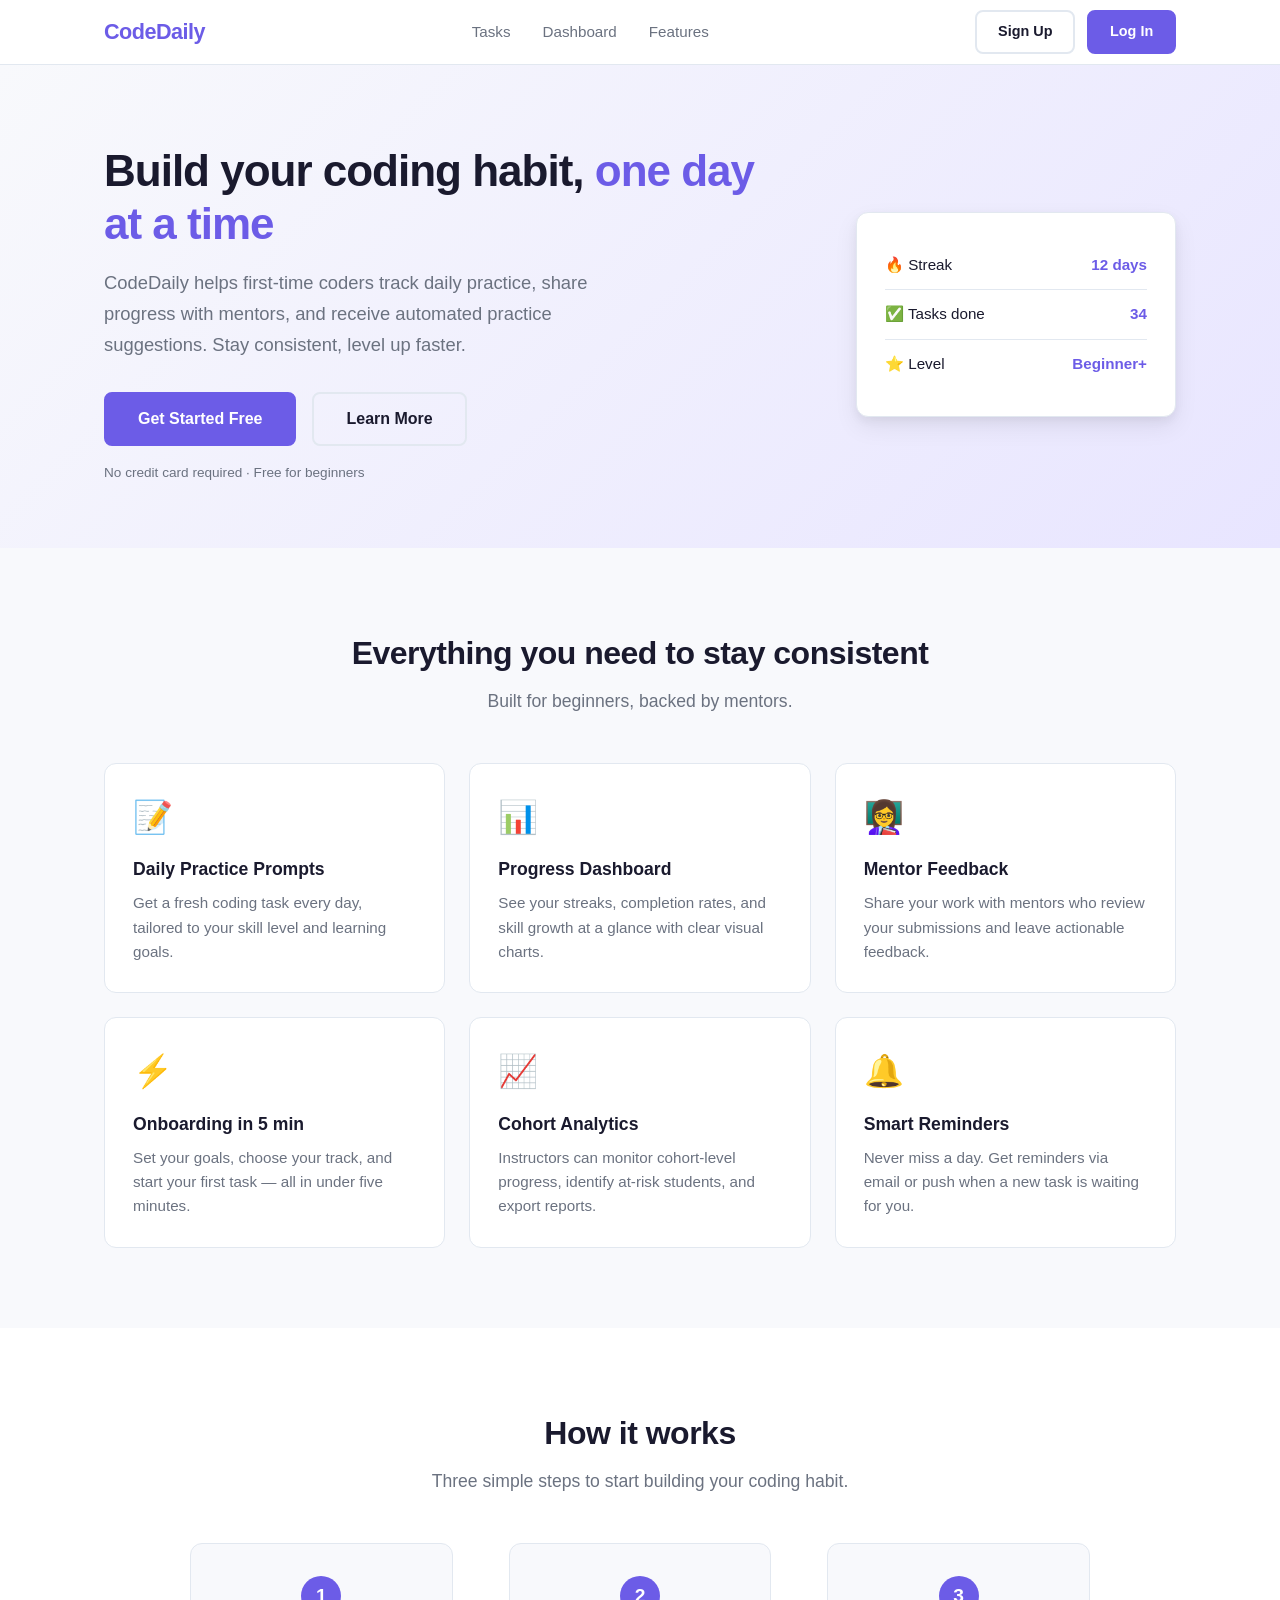
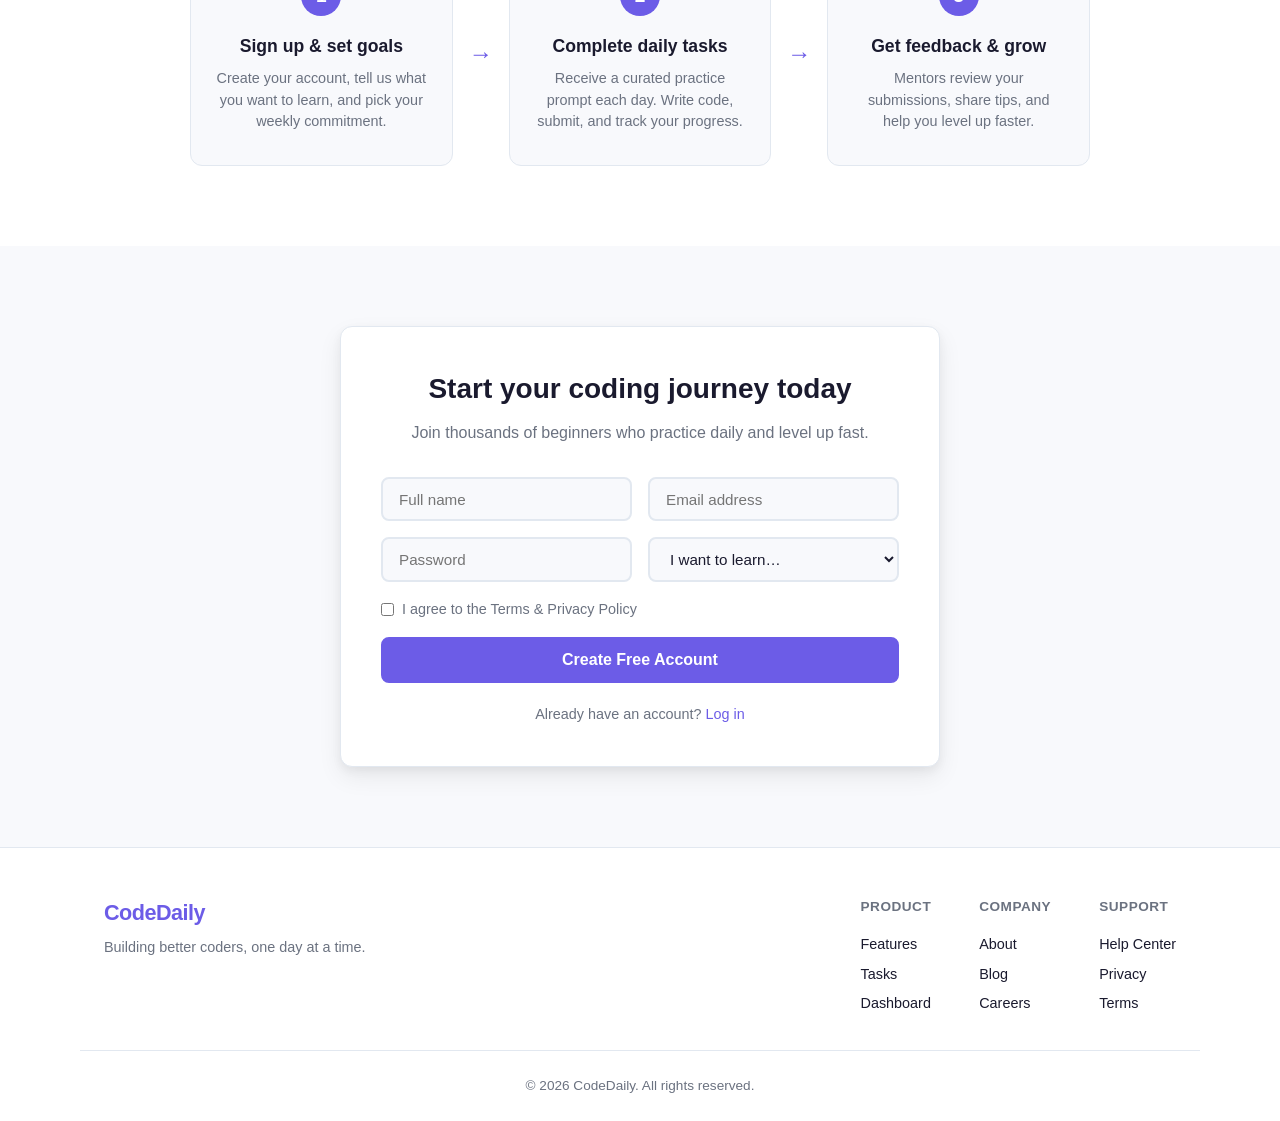
==== index.html @ 4395ae77 "first commit" ====
<!DOCTYPE html>
<html lang="en">
<head>
  <meta charset="UTF-8" />
  <meta name="viewport" content="width=device-width, initial-scale=1.0" />
  <title>CodeDaily — Practice Coding Every Day</title>
  <link rel="stylesheet" href="css/style.css" />
</head>
<body>
  <nav class="navbar">
    <div class="container nav-inner">
      <a href="/" class="logo">CodeDaily</a>
      <div class="nav-links">
        <a href="tasks.html">Tasks</a>
        <a href="dashboard.html">Dashboard</a>
        <a href="#features">Features</a>
      </div>
      <div class="nav-actions">
        <a href="#signup" class="btn btn-outline">Sign Up</a>
        <a href="#login" class="btn btn-primary">Log In</a>
      </div>
    </div>
  </nav>

  <header class="hero">
    <div class="container hero-inner">
      <div class="hero-text">
        <h1>Build your coding habit, <span class="highlight">one day at a time</span></h1>
        <p class="hero-subtitle">
          CodeDaily helps first-time coders track daily practice, share progress with mentors,
          and receive automated practice suggestions. Stay consistent, level up faster.
        </p>
        <div class="hero-actions">
          <a href="#signup" class="btn btn-primary btn-lg">Get Started Free</a>
          <a href="#features" class="btn btn-outline btn-lg">Learn More</a>
        </div>
        <p class="hero-meta">No credit card required &middot; Free for beginners</p>
      </div>
      <div class="hero-visual">
        <div class="illust-card">
          <div class="stat-row"><span>🔥 Streak</span><span class="stat-value">12 days</span></div>
          <div class="stat-row"><span>✅ Tasks done</span><span class="stat-value">34</span></div>
          <div class="stat-row"><span>⭐ Level</span><span class="stat-value">Beginner+</span></div>
        </div>
      </div>
    </div>
  </header>

  <section id="features" class="section">
    <div class="container">
      <h2 class="section-title">Everything you need to stay consistent</h2>
      <p class="section-subtitle">Built for beginners, backed by mentors.</p>
      <div class="features-grid">
        <div class="feature-card">
          <div class="feature-icon">📝</div>
          <h3>Daily Practice Prompts</h3>
          <p>Get a fresh coding task every day, tailored to your skill level and learning goals.</p>
        </div>
        <div class="feature-card">
          <div class="feature-icon">📊</div>
          <h3>Progress Dashboard</h3>
          <p>See your streaks, completion rates, and skill growth at a glance with clear visual charts.</p>
        </div>
        <div class="feature-card">
          <div class="feature-icon">👩‍🏫</div>
          <h3>Mentor Feedback</h3>
          <p>Share your work with mentors who review your submissions and leave actionable feedback.</p>
        </div>
        <div class="feature-card">
          <div class="feature-icon">⚡</div>
          <h3>Onboarding in 5 min</h3>
          <p>Set your goals, choose your track, and start your first task — all in under five minutes.</p>
        </div>
        <div class="feature-card">
          <div class="feature-icon">📈</div>
          <h3>Cohort Analytics</h3>
          <p>Instructors can monitor cohort-level progress, identify at-risk students, and export reports.</p>
        </div>
        <div class="feature-card">
          <div class="feature-icon">🔔</div>
          <h3>Smart Reminders</h3>
          <p>Never miss a day. Get reminders via email or push when a new task is waiting for you.</p>
        </div>
      </div>
    </div>
  </section>

  <section id="how-it-works" class="section section-alt">
    <div class="container">
      <h2 class="section-title">How it works</h2>
      <p class="section-subtitle">Three simple steps to start building your coding habit.</p>
      <div class="steps">
        <div class="step">
          <div class="step-num">1</div>
          <h3>Sign up & set goals</h3>
          <p>Create your account, tell us what you want to learn, and pick your weekly commitment.</p>
        </div>
        <div class="step-arrow">→</div>
        <div class="step">
          <div class="step-num">2</div>
          <h3>Complete daily tasks</h3>
          <p>Receive a curated practice prompt each day. Write code, submit, and track your progress.</p>
        </div>
        <div class="step-arrow">→</div>
        <div class="step">
          <div class="step-num">3</div>
          <h3>Get feedback & grow</h3>
          <p>Mentors review your submissions, share tips, and help you level up faster.</p>
        </div>
      </div>
    </div>
  </section>

  <section id="signup" class="section">
    <div class="container">
      <div class="signup-card">
        <h2>Start your coding journey today</h2>
        <p>Join thousands of beginners who practice daily and level up fast.</p>
        <form id="signupForm" class="signup-form">
          <div class="form-row">
            <input type="text" placeholder="Full name" required aria-label="Full name" />
            <input type="email" placeholder="Email address" required aria-label="Email address" />
          </div>
          <div class="form-row">
            <input type="password" placeholder="Password" required aria-label="Password" minlength="6" />
            <select aria-label="I want to learn">
              <option value="">I want to learn…</option>
              <option>HTML & CSS</option>
              <option>JavaScript</option>
              <option>Python</option>
              <option>React</option>
              <option>Node.js</option>
            </select>
          </div>
          <div class="form-row">
            <label class="checkbox-label">
              <input type="checkbox" required /> I agree to the Terms & Privacy Policy
            </label>
          </div>
          <button type="submit" class="btn btn-primary btn-lg btn-block">Create Free Account</button>
          <p class="form-footer">Already have an account? <a href="#login">Log in</a></p>
        </form>
      </div>
    </div>
  </section>

  <footer class="footer">
    <div class="container footer-inner">
      <div class="footer-brand">
        <span class="logo">CodeDaily</span>
        <p>Building better coders, one day at a time.</p>
      </div>
      <div class="footer-links">
        <div class="footer-col">
          <h4>Product</h4>
          <a href="#features">Features</a>
          <a href="tasks.html">Tasks</a>
          <a href="dashboard.html">Dashboard</a>
        </div>
        <div class="footer-col">
          <h4>Company</h4>
          <a href="#">About</a>
          <a href="#">Blog</a>
          <a href="#">Careers</a>
        </div>
        <div class="footer-col">
          <h4>Support</h4>
          <a href="#">Help Center</a>
          <a href="#">Privacy</a>
          <a href="#">Terms</a>
        </div>
      </div>
    </div>
    <div class="container footer-bottom">
      <p>&copy; 2026 CodeDaily. All rights reserved.</p>
    </div>
  </footer>

  <script src="js/app.js"></script>
</body>
</html>
---- css/style.css ----
/* ============================================
   CodeDaily — Main Stylesheet
   ============================================ */

/* --- Reset & Base --- */
*,
*::before,
*::after {
  margin: 0;
  padding: 0;
  box-sizing: border-box;
}

:root {
  --clr-primary: #6c5ce7;
  --clr-primary-hover: #5a4bd1;
  --clr-primary-light: #e8e5ff;
  --clr-bg: #f8f9fc;
  --clr-surface: #ffffff;
  --clr-text: #1a1a2e;
  --clr-text-muted: #6b7280;
  --clr-border: #e2e8f0;
  --clr-success: #10b981;
  --clr-success-bg: #d1fae5;
  --clr-pending: #f59e0b;
  --clr-pending-bg: #fef3c7;
  --clr-up: #10b981;
  --radius: 12px;
  --radius-sm: 8px;
  --shadow: 0 1px 3px rgba(0, 0, 0, 0.08), 0 1px 2px rgba(0, 0, 0, 0.06);
  --shadow-lg: 0 10px 25px rgba(0, 0, 0, 0.07), 0 4px 10px rgba(0, 0, 0, 0.05);
  --font-sans: -apple-system, BlinkMacSystemFont, "Segoe UI", Roboto, "Helvetica Neue", Arial, sans-serif;
}

html {
  scroll-behavior: smooth;
  font-size: 16px;
}

body {
  font-family: var(--font-sans);
  background: var(--clr-bg);
  color: var(--clr-text);
  line-height: 1.6;
  -webkit-font-smoothing: antialiased;
}

a {
  color: var(--clr-primary);
  text-decoration: none;
}

a:hover {
  text-decoration: underline;
}

img {
  max-width: 100%;
  display: block;
}

code {
  background: var(--clr-primary-light);
  padding: 0.1em 0.3em;
  border-radius: 4px;
  font-size: 0.9em;
}

/* --- Container --- */
.container {
  max-width: 1120px;
  margin: 0 auto;
  padding: 0 1.5rem;
}

/* --- Navbar --- */
.navbar {
  background: var(--clr-surface);
  border-bottom: 1px solid var(--clr-border);
  position: sticky;
  top: 0;
  z-index: 100;
}

.nav-inner {
  display: flex;
  align-items: center;
  justify-content: space-between;
  height: 64px;
}

.logo {
  font-size: 1.35rem;
  font-weight: 800;
  color: var(--clr-primary);
  letter-spacing: -0.5px;
}

.logo:hover {
  text-decoration: none;
}

.nav-links {
  display: flex;
  gap: 2rem;
}

.nav-links a {
  color: var(--clr-text-muted);
  font-size: 0.95rem;
  font-weight: 500;
  transition: color 0.15s;
}

.nav-links a:hover,
.nav-links a.active {
  color: var(--clr-text);
  text-decoration: none;
}

.nav-links a.active {
  color: var(--clr-primary);
}

.nav-actions {
  display: flex;
  align-items: center;
  gap: 0.75rem;
}

.user-badge {
  font-weight: 600;
  font-size: 0.9rem;
  color: var(--clr-text);
  padding: 0.3rem 0.8rem;
  background: var(--clr-primary-light);
  border-radius: 100px;
}

/* --- Buttons --- */
.btn {
  display: inline-flex;
  align-items: center;
  justify-content: center;
  gap: 0.4rem;
  font-family: inherit;
  font-size: 0.9rem;
  font-weight: 600;
  padding: 0.55rem 1.3rem;
  border-radius: var(--radius-sm);
  border: 2px solid transparent;
  cursor: pointer;
  transition: all 0.15s;
  text-decoration: none;
  white-space: nowrap;
}

.btn:hover {
  text-decoration: none;
  transform: translateY(-1px);
}

.btn:active {
  transform: translateY(0);
}

.btn-primary {
  background: var(--clr-primary);
  color: #fff;
  border-color: var(--clr-primary);
}

.btn-primary:hover {
  background: var(--clr-primary-hover);
  border-color: var(--clr-primary-hover);
  color: #fff;
}

.btn-outline {
  background: transparent;
  color: var(--clr-text);
  border-color: var(--clr-border);
}

.btn-outline:hover {
  border-color: var(--clr-text-muted);
  color: var(--clr-text);
}

.btn-lg {
  padding: 0.75rem 2rem;
  font-size: 1rem;
}

.btn-block {
  width: 100%;
}

.btn:disabled {
  opacity: 0.5;
  cursor: not-allowed;
  transform: none;
}

/* --- Hero --- */
.hero {
  padding: 5rem 0 4rem;
  background: linear-gradient(135deg, var(--clr-bg) 0%, var(--clr-primary-light) 100%);
}

.hero-inner {
  display: flex;
  align-items: center;
  gap: 4rem;
}

.hero-text {
  flex: 1;
}

.hero h1 {
  font-size: 2.75rem;
  font-weight: 800;
  line-height: 1.2;
  letter-spacing: -1px;
  margin-bottom: 1rem;
}

.highlight {
  color: var(--clr-primary);
}

.hero-subtitle {
  font-size: 1.15rem;
  color: var(--clr-text-muted);
  max-width: 540px;
  margin-bottom: 2rem;
  line-height: 1.7;
}

.hero-actions {
  display: flex;
  gap: 1rem;
  margin-bottom: 1rem;
}

.hero-meta {
  font-size: 0.85rem;
  color: var(--clr-text-muted);
}

.hero-visual {
  flex: 0 0 320px;
}

.illust-card {
  background: var(--clr-surface);
  border-radius: var(--radius);
  padding: 1.75rem;
  box-shadow: var(--shadow-lg);
  border: 1px solid var(--clr-border);
}

.stat-row {
  display: flex;
  justify-content: space-between;
  align-items: center;
  padding: 0.75rem 0;
  font-size: 0.95rem;
}

.stat-row + .stat-row {
  border-top: 1px solid var(--clr-border);
}

.stat-value {
  font-weight: 700;
  color: var(--clr-primary);
}

/* --- Sections --- */
.section {
  padding: 5rem 0;
}

.section-alt {
  background: var(--clr-surface);
}

.section-title {
  font-size: 2rem;
  font-weight: 800;
  text-align: center;
  letter-spacing: -0.5px;
  margin-bottom: 0.5rem;
}

.section-subtitle {
  text-align: center;
  color: var(--clr-text-muted);
  font-size: 1.1rem;
  margin-bottom: 3rem;
}

/* --- Features Grid --- */
.features-grid {
  display: grid;
  grid-template-columns: repeat(3, 1fr);
  gap: 1.5rem;
}

.feature-card {
  background: var(--clr-surface);
  border-radius: var(--radius);
  padding: 1.75rem;
  border: 1px solid var(--clr-border);
  transition: box-shadow 0.2s, transform 0.2s;
}

.feature-card:hover {
  box-shadow: var(--shadow-lg);
  transform: translateY(-3px);
}

.feature-icon {
  font-size: 2rem;
  margin-bottom: 0.75rem;
}

.feature-card h3 {
  font-size: 1.1rem;
  font-weight: 700;
  margin-bottom: 0.5rem;
}

.feature-card p {
  color: var(--clr-text-muted);
  font-size: 0.95rem;
  line-height: 1.6;
}

/* --- Steps --- */
.steps {
  display: flex;
  align-items: center;
  gap: 1rem;
  max-width: 900px;
  margin: 0 auto;
}

.step {
  flex: 1;
  text-align: center;
  background: var(--clr-bg);
  border-radius: var(--radius);
  padding: 2rem 1.5rem;
  border: 1px solid var(--clr-border);
}

.step-num {
  width: 40px;
  height: 40px;
  border-radius: 50%;
  background: var(--clr-primary);
  color: #fff;
  font-weight: 800;
  font-size: 1.2rem;
  display: flex;
  align-items: center;
  justify-content: center;
  margin: 0 auto 1rem;
}

.step h3 {
  font-size: 1.1rem;
  font-weight: 700;
  margin-bottom: 0.5rem;
}

.step p {
  color: var(--clr-text-muted);
  font-size: 0.9rem;
  line-height: 1.5;
}

.step-arrow {
  font-size: 1.5rem;
  color: var(--clr-primary);
  font-weight: 700;
  flex-shrink: 0;
}

/* --- Signup Form --- */
.signup-card {
  max-width: 600px;
  margin: 0 auto;
  background: var(--clr-surface);
  border-radius: var(--radius);
  padding: 2.5rem;
  border: 1px solid var(--clr-border);
  box-shadow: var(--shadow-lg);
  text-align: center;
}

.signup-card h2 {
  font-size: 1.75rem;
  font-weight: 800;
  margin-bottom: 0.5rem;
}

.signup-card > p {
  color: var(--clr-text-muted);
  margin-bottom: 2rem;
}

.signup-form {
  text-align: left;
}

.form-row {
  display: flex;
  gap: 1rem;
  margin-bottom: 1rem;
}

.form-row > * {
  flex: 1;
}

input,
select {
  width: 100%;
  padding: 0.7rem 1rem;
  font-family: inherit;
  font-size: 0.95rem;
  border: 2px solid var(--clr-border);
  border-radius: var(--radius-sm);
  background: var(--clr-bg);
  color: var(--clr-text);
  transition: border-color 0.15s;
}

input:focus,
select:focus {
  outline: none;
  border-color: var(--clr-primary);
}

.checkbox-label {
  display: flex;
  align-items: center;
  gap: 0.5rem;
  font-size: 0.9rem;
  color: var(--clr-text-muted);
  cursor: pointer;
}

.checkbox-label input[type="checkbox"] {
  width: auto;
  flex: none;
}

.form-footer {
  text-align: center;
  margin-top: 1.25rem;
  font-size: 0.9rem;
  color: var(--clr-text-muted);
}

/* --- Footer --- */
.footer {
  background: var(--clr-surface);
  border-top: 1px solid var(--clr-border);
  padding: 3rem 0 1.5rem;
}

.footer-inner {
  display: flex;
  justify-content: space-between;
  gap: 3rem;
  padding-bottom: 2rem;
  border-bottom: 1px solid var(--clr-border);
}

.footer-brand p {
  color: var(--clr-text-muted);
  font-size: 0.9rem;
  margin-top: 0.3rem;
}

.footer-links {
  display: flex;
  gap: 3rem;
}

.footer-col h4 {
  font-size: 0.85rem;
  font-weight: 700;
  text-transform: uppercase;
  letter-spacing: 0.5px;
  margin-bottom: 0.75rem;
  color: var(--clr-text-muted);
}

.footer-col a {
  display: block;
  font-size: 0.9rem;
  color: var(--clr-text);
  padding: 0.2rem 0;
}

.footer-bottom {
  padding-top: 1.5rem;
  text-align: center;
  font-size: 0.85rem;
  color: var(--clr-text-muted);
}

/* ============================================
   Dashboard Page
   ============================================ */
.dash-header {
  display: flex;
  justify-content: space-between;
  align-items: flex-start;
  margin-bottom: 2rem;
}

.dash-title {
  font-size: 1.75rem;
  font-weight: 800;
}

.dash-subtitle {
  color: var(--clr-text-muted);
  margin-top: 0.25rem;
}

.stats-grid {
  display: grid;
  grid-template-columns: repeat(4, 1fr);
  gap: 1rem;
  margin-bottom: 2rem;
}

.stat-card {
  background: var(--clr-surface);
  border: 1px solid var(--clr-border);
  border-radius: var(--radius);
  padding: 1.25rem 1.5rem;
}

.stat-label {
  font-size: 0.85rem;
  color: var(--clr-text-muted);
  font-weight: 500;
  margin-bottom: 0.25rem;
}

.stat-number {
  font-size: 2rem;
  font-weight: 800;
  letter-spacing: -1px;
}

.stat-unit {
  font-size: 0.9rem;
  font-weight: 500;
  color: var(--clr-text-muted);
  margin-left: 0.25rem;
}

.stat-change {
  font-size: 0.8rem;
  margin-top: 0.3rem;
  color: var(--clr-text-muted);
}

.stat-change.up {
  color: var(--clr-up);
}

/* --- Chart --- */
.chart-section {
  background: var(--clr-surface);
  border: 1px solid var(--clr-border);
  border-radius: var(--radius);
  padding: 1.5rem;
  margin-bottom: 2rem;
}

.chart-section h2 {
  font-size: 1.1rem;
  font-weight: 700;
  margin-bottom: 1.25rem;
}

.chart {
  display: flex;
  align-items: flex-end;
  gap: 0.75rem;
  height: 160px;
}

.bar {
  flex: 1;
  background: var(--clr-primary);
  border-radius: var(--radius-sm) var(--radius-sm) 0 0;
  display: flex;
  flex-direction: column;
  align-items: center;
  justify-content: flex-end;
  padding-bottom: 0.4rem;
  position: relative;
  min-height: 20px;
  transition: height 0.3s;
  opacity: 0.85;
}

.bar span {
  font-size: 0.7rem;
  color: #fff;
  font-weight: 600;
}

.bar-val {
  font-size: 0.8rem !important;
  margin-bottom: 0.15rem;
}

/* --- Dashboard Grid --- */
.dash-grid {
  display: grid;
  grid-template-columns: 1fr 1fr;
  gap: 1.5rem;
}

.recent-section,
.feedback-section {
  background: var(--clr-surface);
  border: 1px solid var(--clr-border);
  border-radius: var(--radius);
  padding: 1.5rem;
}

.recent-section h2,
.feedback-section h2 {
  font-size: 1.1rem;
  font-weight: 700;
  margin-bottom: 1rem;
}

/* --- Task List (Dashboard) --- */
.task-list {
  display: flex;
  flex-direction: column;
  gap: 0.5rem;
}

.task-item {
  display: flex;
  align-items: center;
  justify-content: space-between;
  padding: 0.75rem;
  border-radius: var(--radius-sm);
  border: 1px solid var(--clr-border);
  transition: background 0.15s;
}

.task-item:hover {
  background: var(--clr-bg);
}

.task-info {
  display: flex;
  align-items: center;
  gap: 0.75rem;
}

.task-status-icon {
  font-size: 1.1rem;
  width: 24px;
  height: 24px;
  border-radius: 50%;
  background: var(--clr-success-bg);
  color: var(--clr-success);
  display: flex;
  align-items: center;
  justify-content: center;
  font-weight: 700;
  flex-shrink: 0;
}

.task-status-icon.pending {
  background: var(--clr-pending-bg);
  color: var(--clr-pending);
}

.task-title {
  font-weight: 600;
  font-size: 0.95rem;
}

.task-meta {
  font-size: 0.8rem;
  color: var(--clr-text-muted);
  margin-top: 0.1rem;
}

/* --- Tags --- */
.tag {
  font-size: 0.75rem;
  font-weight: 600;
  padding: 0.2rem 0.6rem;
  border-radius: 100px;
  flex-shrink: 0;
}

.tag-done {
  background: var(--clr-success-bg);
  color: var(--clr-success);
}

.tag-pending {
  background: var(--clr-pending-bg);
  color: var(--clr-pending);
}

/* --- Feedback --- */
.feedback-list {
  display: flex;
  flex-direction: column;
  gap: 0.75rem;
}

.feedback-item {
  padding: 1rem;
  border-radius: var(--radius-sm);
  border: 1px solid var(--clr-border);
}

.feedback-header {
  display: flex;
  justify-content: space-between;
  margin-bottom: 0.3rem;
}

.feedback-date {
  font-size: 0.8rem;
  color: var(--clr-text-muted);
}

.feedback-text {
  font-size: 0.9rem;
  color: var(--clr-text-muted);
  line-height: 1.5;
  margin-bottom: 0.5rem;
}

/* ============================================
   Tasks Page
   ============================================ */
.task-filters {
  display: flex;
  gap: 0.5rem;
  flex-shrink: 0;
}

.filter-btn {
  padding: 0.45rem 1rem;
  border-radius: 100px;
  border: 1px solid var(--clr-border);
  background: var(--clr-surface);
  font-family: inherit;
  font-size: 0.85rem;
  font-weight: 600;
  cursor: pointer;
  transition: all 0.15s;
  color: var(--clr-text-muted);
}

.filter-btn:hover {
  border-color: var(--clr-primary);
  color: var(--clr-primary);
}

.filter-btn.active {
  background: var(--clr-primary);
  color: #fff;
  border-color: var(--clr-primary);
}

.task-board {
  display: grid;
  gap: 1rem;
}

.task-card {
  background: var(--clr-surface);
  border: 1px solid var(--clr-border);
  border-radius: var(--radius);
  padding: 1.5rem;
  transition: box-shadow 0.2s;
}

.task-card:hover {
  box-shadow: var(--shadow);
}

.task-card-header {
  display: flex;
  justify-content: space-between;
  align-items: center;
  margin-bottom: 0.75rem;
}

.task-type {
  font-size: 0.8rem;
  font-weight: 700;
  text-transform: uppercase;
  letter-spacing: 0.5px;
  color: var(--clr-primary);
}

.task-card-title {
  font-size: 1.2rem;
  font-weight: 700;
  margin-bottom: 0.5rem;
}

.task-card-desc {
  color: var(--clr-text-muted);
  font-size: 0.95rem;
  line-height: 1.6;
  margin-bottom: 1rem;
}

.task-card-meta {
  display: flex;
  gap: 1.5rem;
  font-size: 0.85rem;
  color: var(--clr-text-muted);
  margin-bottom: 1rem;
}

.task-card-actions {
  margin-bottom: 0.75rem;
}

.completed-badge {
  display: inline-flex;
  align-items: center;
  gap: 0.3rem;
  font-weight: 700;
  color: var(--clr-success);
  font-size: 0.9rem;
}

.feedback-brief {
  font-size: 0.85rem;
  color: var(--clr-text-muted);
  padding: 0.75rem 1rem;
  background: var(--clr-bg);
  border-radius: var(--radius-sm);
  border-left: 3px solid var(--clr-primary);
}

/* ============================================
   Toast / Notifications
   ============================================ */
.toast {
  position: fixed;
  bottom: 1.5rem;
  right: 1.5rem;
  background: var(--clr-text);
  color: #fff;
  padding: 0.9rem 1.5rem;
  border-radius: var(--radius-sm);
  font-size: 0.9rem;
  font-weight: 600;
  box-shadow: var(--shadow-lg);
  transform: translateY(120%);
  opacity: 0;
  transition: all 0.3s ease;
  z-index: 200;
}

.toast.show {
  transform: translateY(0);
  opacity: 1;
}

/* ============================================
   Responsive
   ============================================ */
@media (max-width: 1024px) {
  .features-grid {
    grid-template-columns: repeat(2, 1fr);
  }

  .stats-grid {
    grid-template-columns: repeat(2, 1fr);
  }

  .dash-grid {
    grid-template-columns: 1fr;
  }
}

@media (max-width: 768px) {
  .hero-inner {
    flex-direction: column;
    gap: 2rem;
  }

  .hero h1 {
    font-size: 2rem;
  }

  .hero-visual {
    flex: none;
    width: 100%;
  }

  .features-grid {
    grid-template-columns: 1fr;
  }

  .steps {
    flex-direction: column;
  }

  .step-arrow {
    transform: rotate(90deg);
  }

  .nav-links {
    display: none;
  }

  .form-row {
    flex-direction: column;
  }

  .footer-inner {
    flex-direction: column;
    gap: 2rem;
  }

  .footer-links {
    flex-wrap: wrap;
    gap: 2rem;
  }

  .stats-grid {
    grid-template-columns: repeat(2, 1fr);
  }

  .dash-header {
    flex-direction: column;
    gap: 1rem;
  }

  .task-card-meta {
    flex-direction: column;
    gap: 0.3rem;
  }

  .task-filters {
    width: 100%;
    overflow-x: auto;
  }
}

@media (max-width: 480px) {
  .stats-grid {
    grid-template-columns: 1fr;
  }

  .hero h1 {
    font-size: 1.75rem;
  }

  .hero-actions {
    flex-direction: column;
  }

  .section {
    padding: 3rem 0;
  }
}
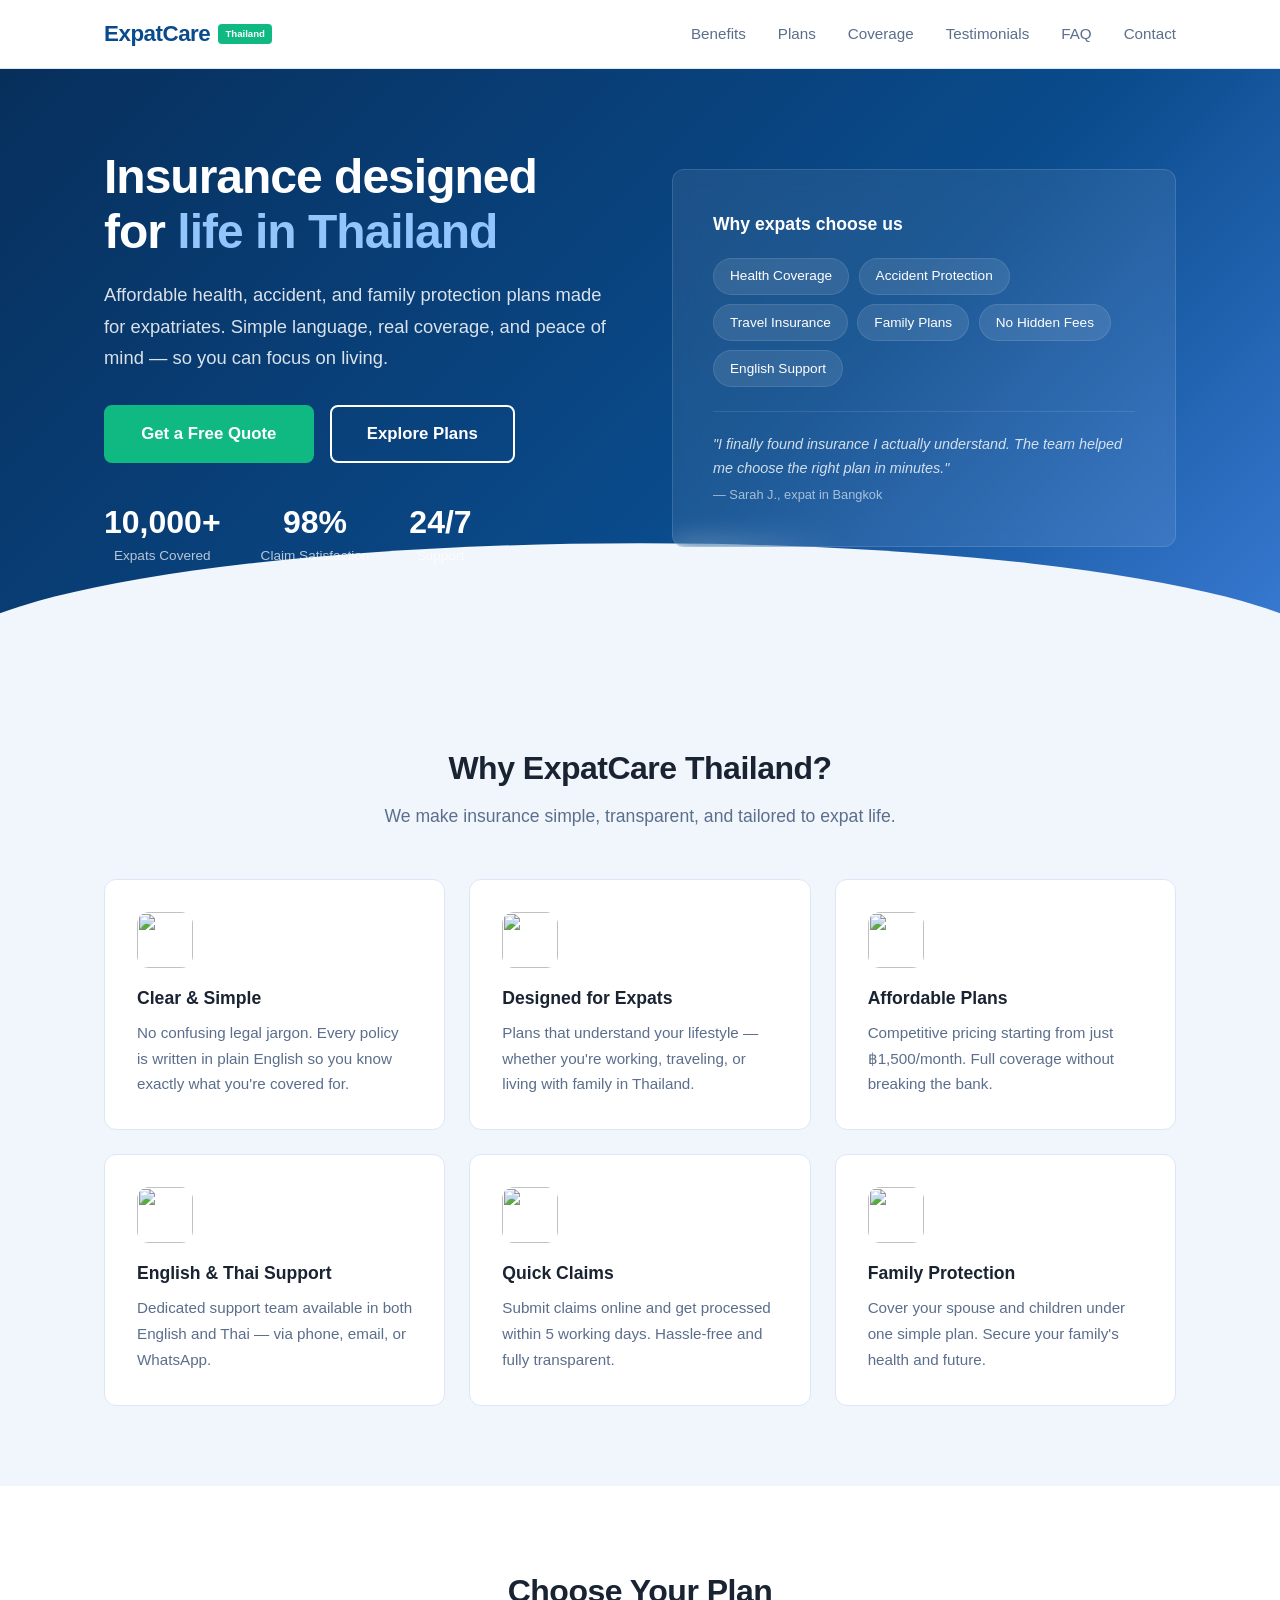
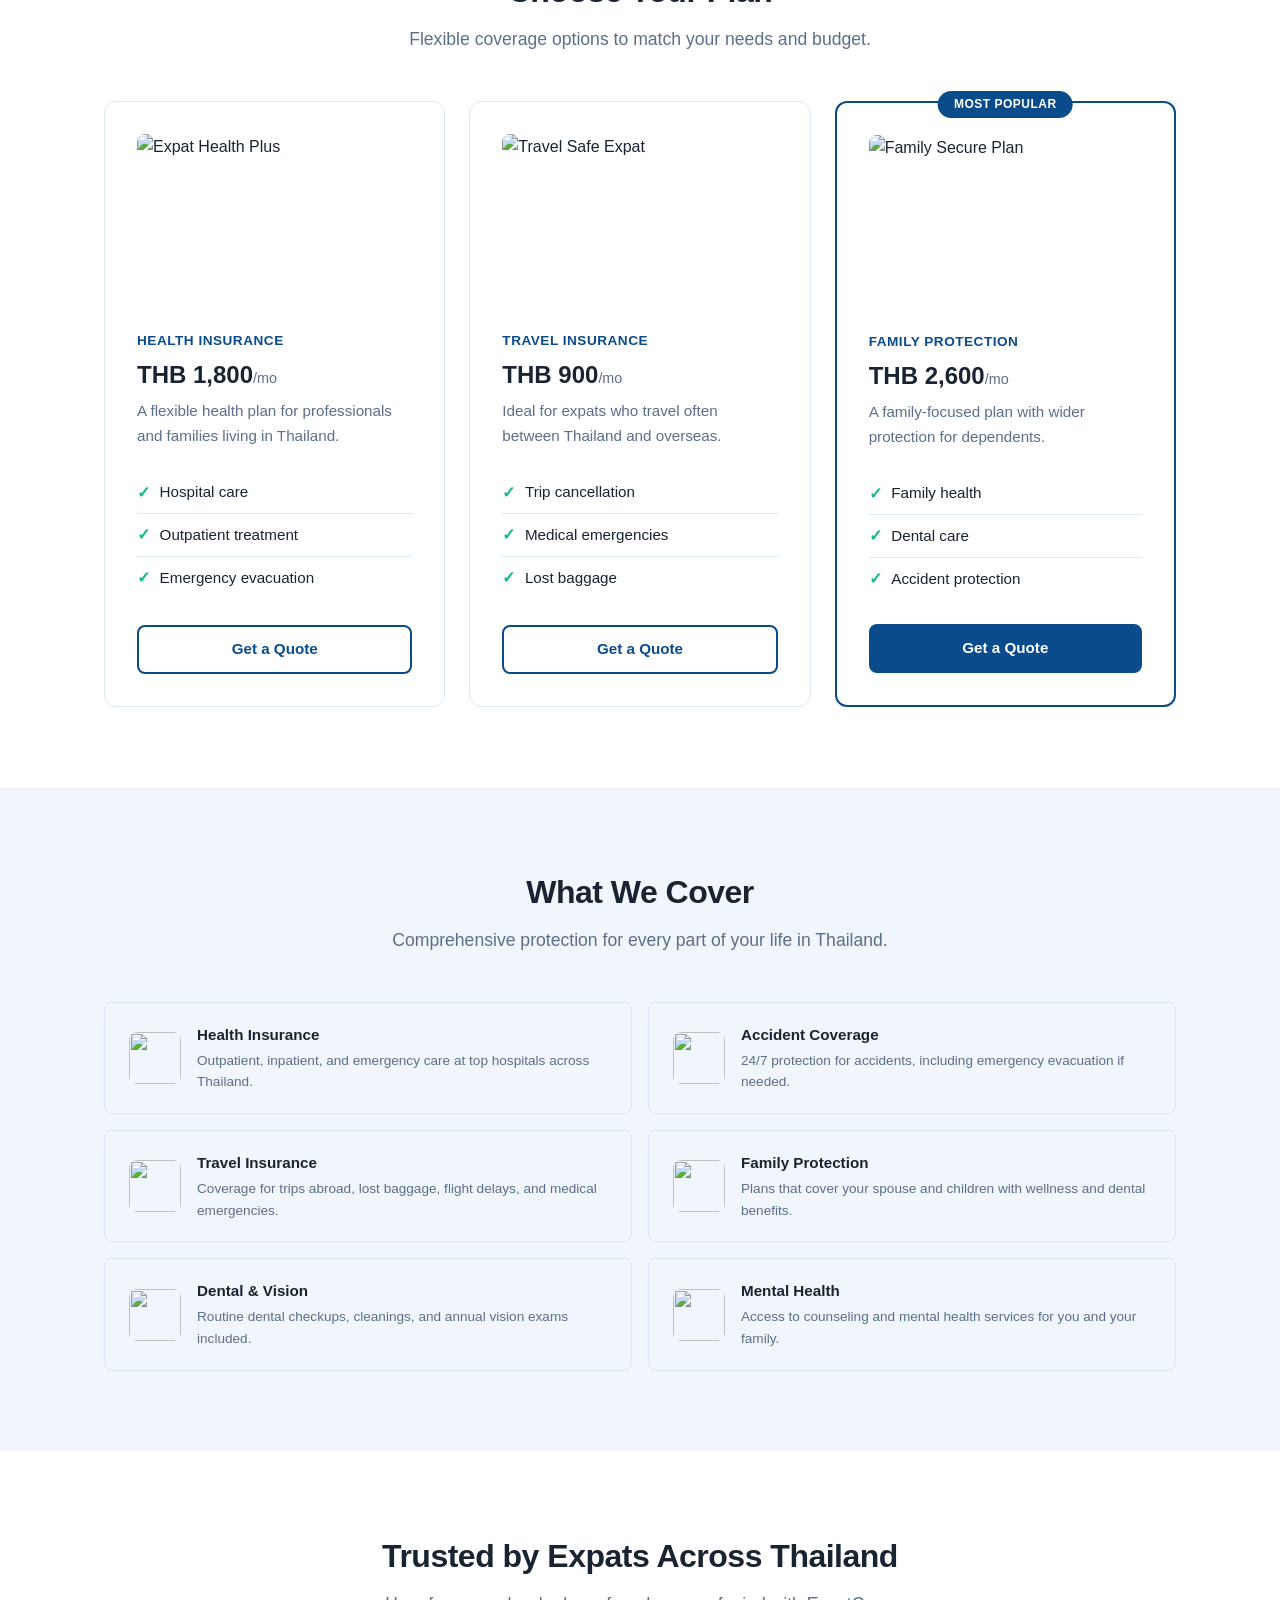
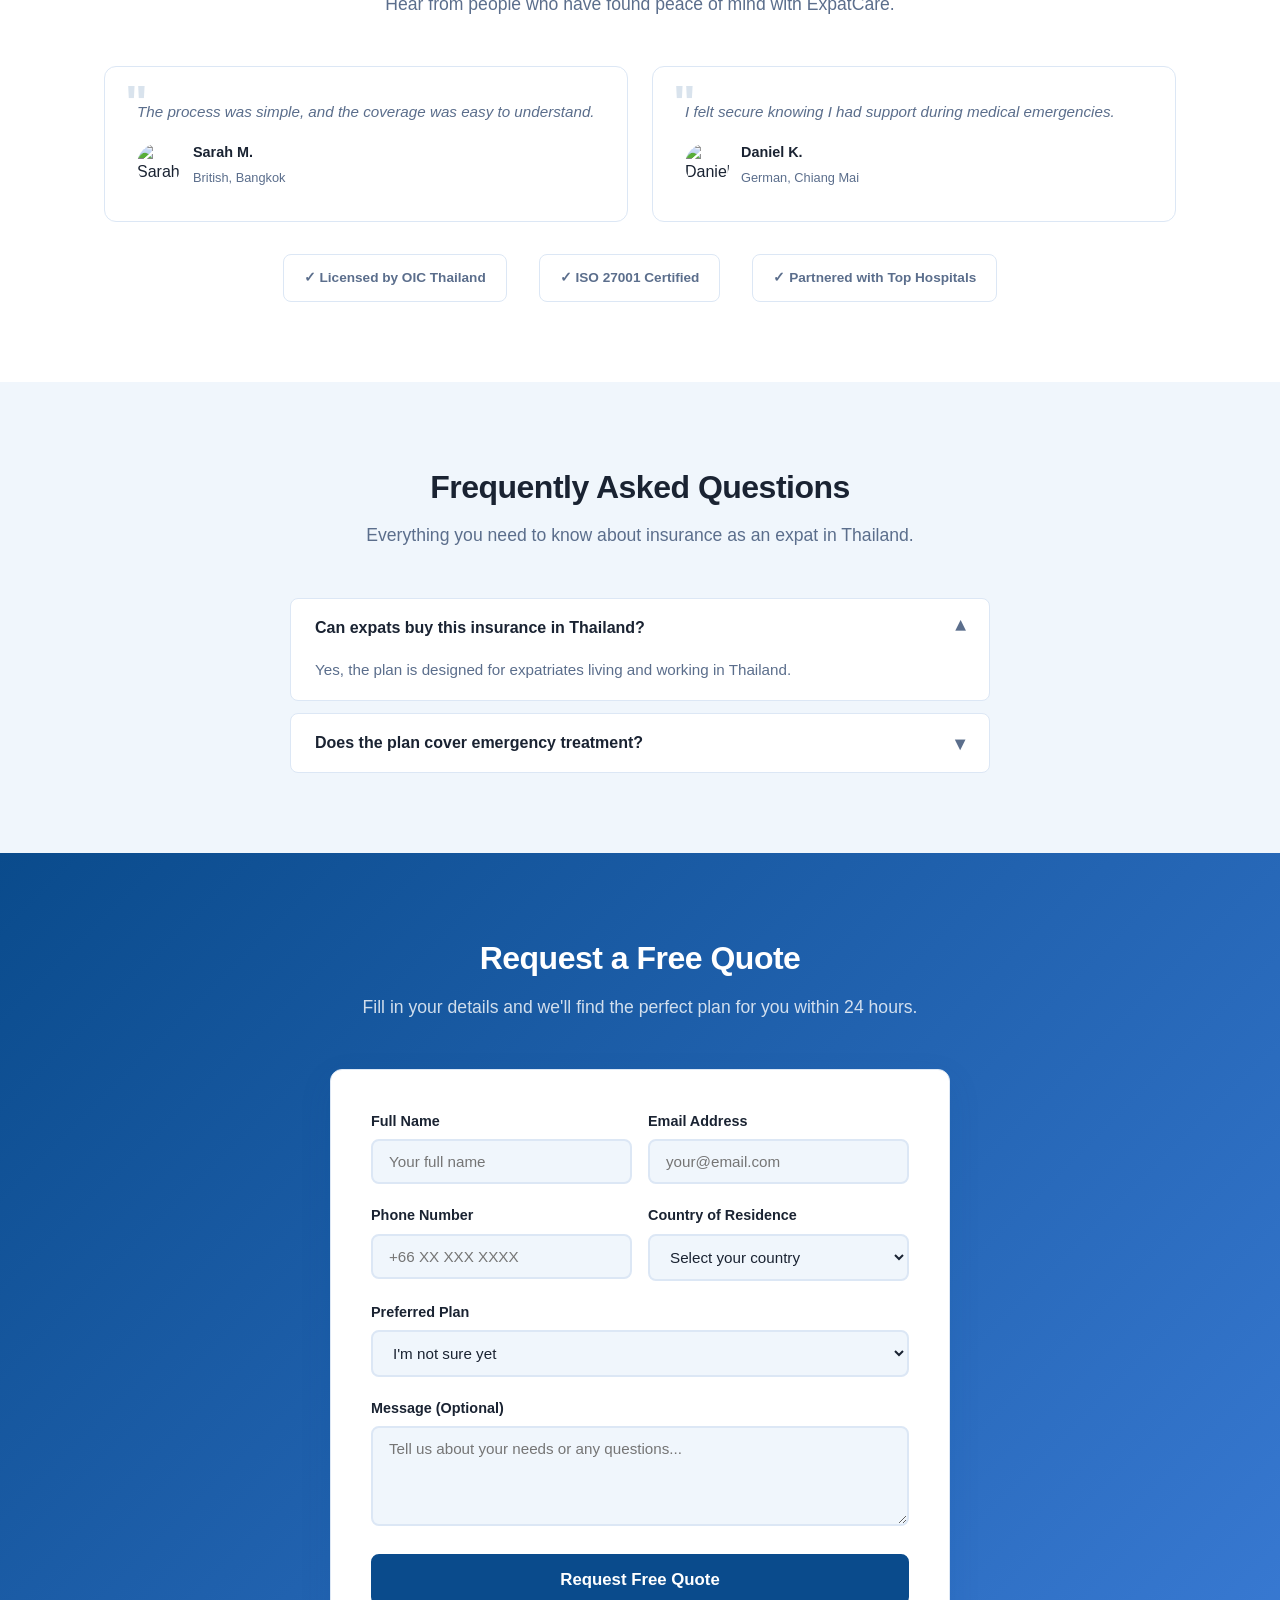
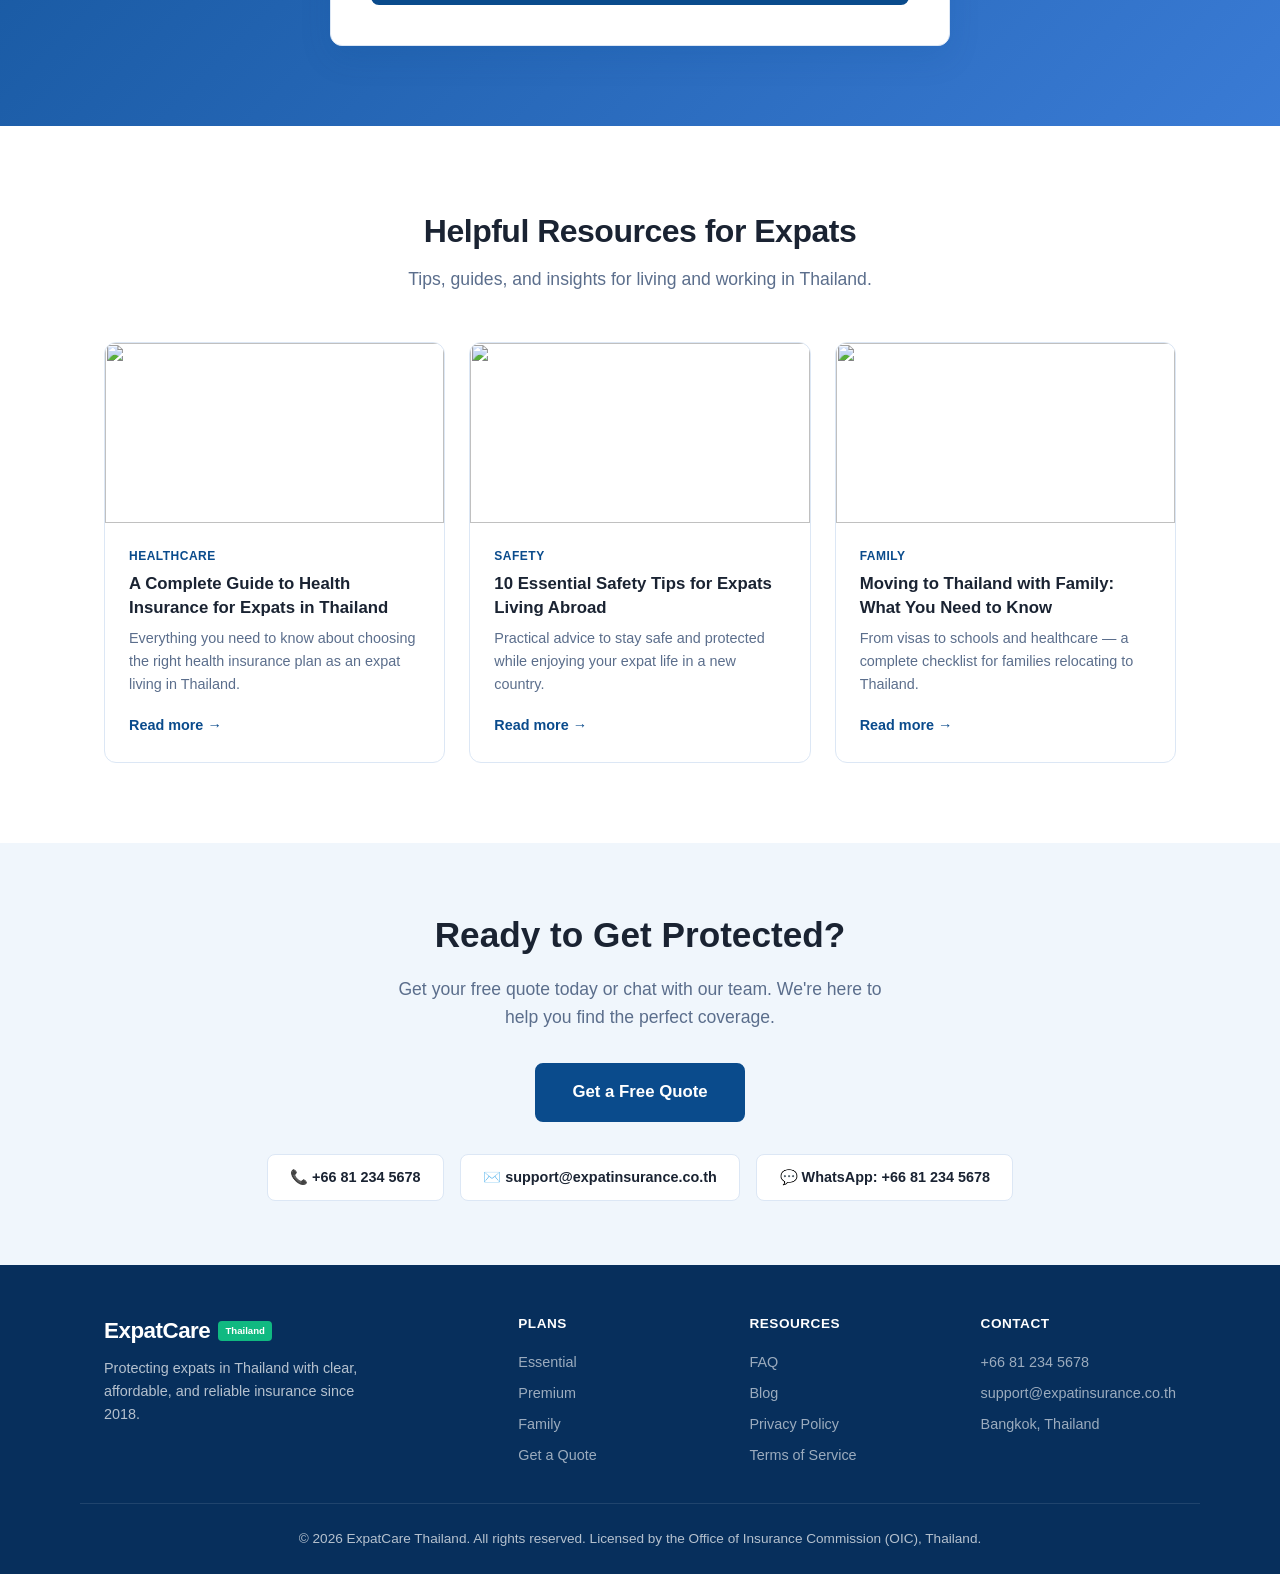
==== commit 6b099cdc: "first commit" ====
--- a/index.html
+++ b/index.html
@@ -1,181 +1,718 @@
 <!DOCTYPE html>
 <html lang="en">
 <head>
-  <meta charset="UTF-8" />
-  <meta name="viewport" content="width=device-width, initial-scale=1.0" />
-  <title>CodeDaily — Practice Coding Every Day</title>
-  <link rel="stylesheet" href="css/style.css" />
+<meta charset="UTF-8" />
+<meta name="viewport" content="width=device-width, initial-scale=1.0" />
+<title>ExpatCare Thailand — Insurance for Expats in Thailand</title>
+<style>
+*,*::before,*::after{margin:0;padding:0;box-sizing:border-box}
+:root{--primary:#0a4b8c;--primary-light:#3a7bd5;--primary-dark:#072f5c;--accent:#10b981;--accent-light:#d1fae5;--bg:#f0f6fc;--surface:#fff;--text:#1a2332;--muted:#5b6e8c;--border:#dce7f5;--radius:12px;--radius-sm:8px;--shadow:0 2px 8px rgba(10,75,140,.08);--shadow-lg:0 12px 32px rgba(10,75,140,.12);--font:-apple-system,BlinkMacSystemFont,"Segoe UI",Roboto,"Helvetica Neue",Arial,sans-serif;--max-w:1120px}
+html{scroll-behavior:smooth;font-size:16px}
+body{font-family:var(--font);background:var(--bg);color:var(--text);line-height:1.6;-webkit-font-smoothing:antialiased}
+a{color:var(--primary);text-decoration:none}
+a:hover{text-decoration:underline}
+img{max-width:100%;height:auto}
+.container{max-width:var(--max-w);margin:0 auto;padding:0 1.5rem}
+.btn{display:inline-flex;align-items:center;justify-content:center;gap:.4rem;font-family:inherit;font-size:.95rem;font-weight:600;padding:.65rem 1.5rem;border-radius:var(--radius-sm);border:2px solid transparent;cursor:pointer;transition:all .2s;text-decoration:none;white-space:nowrap}
+.btn:hover{text-decoration:none;transform:translateY(-2px)}
+.btn:active{transform:translateY(0)}
+.btn-primary{background:var(--primary);color:#fff;border-color:var(--primary)}
+.btn-primary:hover{background:var(--primary-dark);border-color:var(--primary-dark);color:#fff}
+.btn-accent{background:var(--accent);color:#fff;border-color:var(--accent)}
+.btn-accent:hover{background:#059669;border-color:#059669;color:#fff}
+.btn-outline{background:transparent;color:var(--primary);border-color:var(--primary)}
+.btn-outline:hover{background:var(--primary);color:#fff}
+.btn-outline-light{background:transparent;color:#fff;border-color:#fff}
+.btn-outline-light:hover{background:#fff;color:var(--primary)}
+.btn-lg{padding:.85rem 2.2rem;font-size:1.05rem}
+.btn-block{width:100%}
+
+/* Nav */
+.navbar{background:var(--surface);border-bottom:1px solid var(--border);position:sticky;top:0;z-index:100}
+.nav-inner{display:flex;align-items:center;justify-content:space-between;height:68px}
+.logo{font-size:1.4rem;font-weight:800;color:var(--primary);letter-spacing:-.5px;display:flex;align-items:center;gap:.5rem}
+.logo span{background:var(--accent);color:#fff;font-size:.6rem;padding:.15rem .45rem;border-radius:4px;font-weight:700;letter-spacing:0}
+.nav-links{display:flex;gap:2rem}
+.nav-links a{color:var(--muted);font-size:.95rem;font-weight:500;transition:color .15s}
+.nav-links a:hover{color:var(--primary);text-decoration:none}
+.nav-toggle{display:none;flex-direction:column;gap:5px;cursor:pointer;background:none;border:none;padding:4px}
+.nav-toggle span{width:26px;height:2.5px;background:var(--text);border-radius:2px;transition:all .2s}
+
+/* Hero */
+.hero{position:relative;padding:5rem 0 6rem;background:linear-gradient(135deg,var(--primary-dark) 0%,var(--primary) 60%,var(--primary-light) 100%);overflow:hidden}
+.hero::after{content:'';position:absolute;bottom:0;left:0;right:0;height:120px;background:var(--bg);clip-path:ellipse(55% 100% at 50% 100%)}
+.hero .container{position:relative;z-index:1}
+.hero-grid{display:grid;grid-template-columns:1fr 1fr;gap:4rem;align-items:center}
+.hero h1{font-size:3rem;font-weight:800;line-height:1.15;letter-spacing:-1px;color:#fff;margin-bottom:1.25rem}
+.hero h1 span{color:#93c5fd}
+.hero p{font-size:1.15rem;color:rgba(255,255,255,.85);line-height:1.7;margin-bottom:2rem;max-width:540px}
+.hero-actions{display:flex;gap:1rem;flex-wrap:wrap}
+.hero-stats{display:flex;gap:2.5rem;margin-top:2.5rem}
+.hero-stat{text-align:center}
+.hero-stat-num{font-size:2rem;font-weight:800;color:#fff;display:block;line-height:1.2}
+.hero-stat-label{font-size:.85rem;color:rgba(255,255,255,.7)}
+.hero-visual{background:rgba(255,255,255,.08);backdrop-filter:blur(12px);border-radius:var(--radius);padding:2.5rem;border:1px solid rgba(255,255,255,.12)}
+.hero-visual h3{color:#fff;font-size:1.1rem;font-weight:700;margin-bottom:1.25rem}
+.benefit-pills{display:flex;flex-wrap:wrap;gap:.6rem;margin-bottom:1.5rem}
+.pill{background:rgba(255,255,255,.1);color:#fff;padding:.4rem 1rem;border-radius:100px;font-size:.85rem;font-weight:500;border:1px solid rgba(255,255,255,.1)}
+.hero-testimonial{border-top:1px solid rgba(255,255,255,.1);padding-top:1.25rem;margin-top:.5rem}
+.hero-testimonial p{color:rgba(255,255,255,.8);font-size:.9rem;font-style:italic;margin-bottom:0;max-width:100%}
+.hero-testimonial cite{color:rgba(255,255,255,.6);font-size:.8rem;font-style:normal}
+
+/* Sections */
+.section{padding:5rem 0}
+.section-alt{background:var(--surface)}
+.section-title{font-size:2rem;font-weight:800;text-align:center;letter-spacing:-.5px;margin-bottom:.5rem;color:var(--text)}
+.section-subtitle{text-align:center;color:var(--muted);font-size:1.1rem;margin-bottom:3rem;max-width:600px;margin-left:auto;margin-right:auto}
+
+/* Features / Benefits */
+.benefits-grid{display:grid;grid-template-columns:repeat(3,1fr);gap:1.5rem}
+.benefit-card{background:var(--surface);border-radius:var(--radius);padding:2rem;border:1px solid var(--border);transition:box-shadow .2s,transform .2s}
+.benefit-card:hover{box-shadow:var(--shadow-lg);transform:translateY(-4px)}
+.benefit-icon{width:56px;height:56px;border-radius:12px;object-fit:cover;margin-bottom:1rem;display:block}
+.benefit-card h3{font-size:1.1rem;font-weight:700;margin-bottom:.5rem}
+.benefit-card p{color:var(--muted);font-size:.95rem;line-height:1.7}
+
+/* Plans */
+.plans-grid{display:grid;grid-template-columns:repeat(3,1fr);gap:1.5rem}
+.plan-card{background:var(--surface);border-radius:var(--radius);padding:2rem;border:1px solid var(--border);transition:box-shadow .2s,transform .2s;display:flex;flex-direction:column}
+.plan-card:hover{box-shadow:var(--shadow-lg);transform:translateY(-4px)}
+.plan-card.featured{border-color:var(--primary);border-width:2px;position:relative}
+.plan-card.featured::before{content:'Most Popular';position:absolute;top:-12px;left:50%;transform:translateX(-50%);background:var(--primary);color:#fff;font-size:.75rem;font-weight:700;padding:.25rem 1rem;border-radius:100px;text-transform:uppercase;letter-spacing:.5px}
+.plan-name{font-size:.85rem;font-weight:700;text-transform:uppercase;letter-spacing:.5px;color:var(--primary);margin-bottom:.25rem}
+.plan-card h3{font-size:1.5rem;font-weight:800;margin-bottom:.3rem}
+.plan-card .price{font-size:.95rem;color:var(--muted);margin-bottom:1.5rem}
+.plan-features{list-style:none;padding:0;margin-bottom:1.5rem;flex:1}
+.plan-features li{padding:.5rem 0;font-size:.95rem;color:var(--text);display:flex;align-items:center;gap:.6rem;border-bottom:1px solid var(--border)}
+.plan-features li:last-child{border-bottom:none}
+.plan-features li::before{content:'\2713';color:var(--accent);font-weight:800;font-size:1rem}
+
+/* Coverage */
+.coverage-grid{display:grid;grid-template-columns:repeat(2,1fr);gap:1rem}
+.coverage-item{display:flex;align-items:center;gap:1rem;padding:1.25rem 1.5rem;background:var(--bg);border-radius:var(--radius-sm);border:1px solid var(--border)}
+.coverage-icon{width:52px;height:52px;border-radius:8px;object-fit:cover;flex-shrink:0}
+.coverage-item h4{font-size:.95rem;font-weight:700;margin-bottom:.15rem}
+.coverage-item p{font-size:.85rem;color:var(--muted)}
+
+/* Trust / Testimonials */
+.testimonials-grid{display:grid;grid-template-columns:repeat(2,1fr);gap:1.5rem}
+.testimonial-card{background:var(--surface);border-radius:var(--radius);padding:2rem;border:1px solid var(--border);position:relative}
+.testimonial-card::before{content:'"';position:absolute;top:.75rem;left:1.25rem;font-size:3rem;color:var(--primary);opacity:.15;font-weight:800;line-height:1}
+.testimonial-card p{font-size:.95rem;color:var(--muted);line-height:1.7;margin-bottom:1rem;font-style:italic}
+.testimonial-author{display:flex;align-items:center;gap:.75rem}
+.testimonial-avatar{width:44px;height:44px;border-radius:50%;object-fit:cover;flex-shrink:0}
+.testimonial-author strong{font-size:.9rem;display:block}
+.testimonial-author span{font-size:.8rem;color:var(--muted)}
+
+/* Certifications */
+.certs{display:flex;justify-content:center;gap:2rem;flex-wrap:wrap;margin-top:2rem}
+.cert-badge{display:flex;align-items:center;gap:.6rem;padding:.75rem 1.25rem;background:var(--surface);border-radius:var(--radius-sm);border:1px solid var(--border);font-size:.85rem;font-weight:600;color:var(--muted)}
+
+/* FAQ */
+.faq-list{max-width:700px;margin:0 auto;display:flex;flex-direction:column;gap:.75rem}
+.faq-item{border:1px solid var(--border);border-radius:var(--radius-sm);overflow:hidden;background:var(--surface)}
+.faq-question{width:100%;padding:1.1rem 1.5rem;background:none;border:none;font-family:inherit;font-size:1rem;font-weight:600;color:var(--text);cursor:pointer;display:flex;justify-content:space-between;align-items:center;text-align:left;transition:background .15s}
+.faq-question:hover{background:var(--bg)}
+.faq-question span{transition:transform .2s;font-size:1.2rem;color:var(--muted)}
+.faq-item.open .faq-question span{transform:rotate(180deg)}
+.faq-answer{padding:0 1.5rem 1.1rem;font-size:.95rem;color:var(--muted);line-height:1.7;display:none}
+.faq-item.open .faq-answer{display:block}
+
+/* Form */
+.form-section{background:linear-gradient(135deg,var(--primary) 0%,var(--primary-light) 100%)}
+.form-section .section-title,.form-section .section-subtitle{color:#fff}
+.form-section .section-subtitle{color:rgba(255,255,255,.8)}
+.form-card{max-width:620px;margin:0 auto;background:var(--surface);border-radius:var(--radius);padding:2.5rem;box-shadow:var(--shadow-lg);border:1px solid var(--border)}
+.form-group{margin-bottom:1.25rem}
+.form-group label{display:block;font-size:.9rem;font-weight:600;margin-bottom:.4rem;color:var(--text)}
+.form-group input,.form-group select,.form-group textarea{width:100%;padding:.75rem 1rem;font-family:inherit;font-size:.95rem;border:2px solid var(--border);border-radius:var(--radius-sm);background:var(--bg);color:var(--text);transition:border-color .15s}
+.form-group input:focus,.form-group select:focus,.form-group textarea:focus{outline:none;border-color:var(--primary)}
+.form-group textarea{min-height:100px;resize:vertical}
+.form-row{display:grid;grid-template-columns:1fr 1fr;gap:1rem}
+.form-success{display:none;text-align:center;padding:2rem}
+.form-success.show{display:block}
+.form-success .check{width:60px;height:60px;border-radius:50%;background:var(--accent-light);color:var(--accent);display:flex;align-items:center;justify-content:center;font-size:2rem;margin:0 auto 1rem;font-weight:800}
+.form-success h3{font-size:1.3rem;margin-bottom:.5rem}
+.form-success p{color:var(--muted)}
+
+/* Blog */
+.blog-grid{display:grid;grid-template-columns:repeat(3,1fr);gap:1.5rem}
+.blog-card{border-radius:var(--radius);overflow:hidden;border:1px solid var(--border);background:var(--surface);transition:box-shadow .2s,transform .2s}
+.blog-card:hover{box-shadow:var(--shadow-lg);transform:translateY(-4px)}
+.blog-card-img{width:100%;height:180px;object-fit:cover;display:block}
+.blog-card-body{padding:1.5rem}
+.blog-card-tag{font-size:.75rem;font-weight:700;text-transform:uppercase;letter-spacing:.5px;color:var(--primary);margin-bottom:.4rem}
+.blog-card h3{font-size:1.05rem;font-weight:700;margin-bottom:.5rem;line-height:1.4}
+.blog-card p{font-size:.9rem;color:var(--muted);line-height:1.6;margin-bottom:1rem}
+.blog-card a{font-weight:600;font-size:.9rem}
+
+/* Contact / CTA */
+.cta-section{text-align:center;padding:4rem 0}
+.cta-section h2{font-size:2.2rem;font-weight:800;margin-bottom:.75rem}
+.cta-section p{color:var(--muted);font-size:1.1rem;margin-bottom:2rem;max-width:500px;margin-left:auto;margin-right:auto}
+.contact-channels{display:flex;justify-content:center;gap:1rem;flex-wrap:wrap;margin-top:2rem}
+.contact-channel{display:flex;align-items:center;gap:.5rem;padding:.7rem 1.4rem;border-radius:var(--radius-sm);border:1px solid var(--border);background:var(--surface);font-size:.9rem;font-weight:600;color:var(--text);transition:box-shadow .2s}
+.contact-channel:hover{box-shadow:var(--shadow);text-decoration:none}
+
+/* Footer */
+.footer{background:var(--primary-dark);color:rgba(255,255,255,.7);padding:3rem 0 1.5rem}
+.footer-inner{display:grid;grid-template-columns:2fr 1fr 1fr 1fr;gap:3rem;padding-bottom:2rem;border-bottom:1px solid rgba(255,255,255,.1)}
+.footer-brand .logo{color:#fff;margin-bottom:.5rem}
+.footer-brand p{font-size:.9rem;margin-top:.5rem;max-width:280px}
+.footer-col h4{font-size:.85rem;font-weight:700;text-transform:uppercase;letter-spacing:.5px;margin-bottom:.75rem;color:#fff}
+.footer-col a{display:block;font-size:.9rem;color:rgba(255,255,255,.6);padding:.25rem 0;transition:color .15s}
+.footer-col a:hover{color:#fff;text-decoration:none}
+.footer-bottom{padding-top:1.5rem;text-align:center;font-size:.85rem}
+
+/* Toast */
+.toast{position:fixed;bottom:1.5rem;right:1.5rem;background:var(--primary-dark);color:#fff;padding:.9rem 1.5rem;border-radius:var(--radius-sm);font-size:.9rem;font-weight:600;box-shadow:var(--shadow-lg);transform:translateY(120%);opacity:0;transition:all .3s ease;z-index:200}
+.toast.show{transform:translateY(0);opacity:1}
+
+/* Responsive */
+@media(max-width:1024px){
+  .hero-grid{grid-template-columns:1fr;gap:2.5rem}
+  .hero h1{font-size:2.5rem}
+  .benefits-grid,.plans-grid,.blog-grid{grid-template-columns:repeat(2,1fr)}
+  .footer-inner{grid-template-columns:1fr 1fr}
+}
+@media(max-width:768px){
+  .hero{padding:3rem 0 4rem}
+  .hero h1{font-size:2rem}
+  .hero-stats{gap:1.5rem;flex-wrap:wrap}
+  .benefits-grid,.plans-grid,.blog-grid,.testimonials-grid,.coverage-grid{grid-template-columns:1fr}
+  .form-row{grid-template-columns:1fr}
+  .nav-links{display:none;position:absolute;top:68px;left:0;right:0;background:var(--surface);flex-direction:column;padding:1rem 1.5rem;border-bottom:1px solid var(--border);gap:1rem}
+  .nav-links.open{display:flex}
+  .nav-toggle{display:flex}
+  .section{padding:3rem 0}
+  .section-title{font-size:1.6rem}
+  .footer-inner{grid-template-columns:1fr;gap:2rem}
+  .hero-stat-num{font-size:1.6rem}
+  .certs{gap:1rem}
+}
+@media(max-width:480px){
+  .hero h1{font-size:1.7rem}
+  .hero-actions{flex-direction:column}
+  .btn-lg{padding:.75rem 1.5rem}
+  .form-card{padding:1.5rem}
+}
+</style>
 </head>
 <body>
-  <nav class="navbar">
-    <div class="container nav-inner">
-      <a href="/" class="logo">CodeDaily</a>
-      <div class="nav-links">
-        <a href="tasks.html">Tasks</a>
-        <a href="dashboard.html">Dashboard</a>
-        <a href="#features">Features</a>
-      </div>
-      <div class="nav-actions">
-        <a href="#signup" class="btn btn-outline">Sign Up</a>
-        <a href="#login" class="btn btn-primary">Log In</a>
-      </div>
-    </div>
-  </nav>
-
-  <header class="hero">
-    <div class="container hero-inner">
-      <div class="hero-text">
-        <h1>Build your coding habit, <span class="highlight">one day at a time</span></h1>
-        <p class="hero-subtitle">
-          CodeDaily helps first-time coders track daily practice, share progress with mentors,
-          and receive automated practice suggestions. Stay consistent, level up faster.
-        </p>
+
+<nav class="navbar">
+  <div class="container nav-inner">
+    <a href="#" class="logo">ExpatCare <span>Thailand</span></a>
+    <div class="nav-links" id="navLinks">
+      <a href="#benefits">Benefits</a>
+      <a href="#plans">Plans</a>
+      <a href="#coverage">Coverage</a>
+      <a href="#testimonials">Testimonials</a>
+      <a href="#faq">FAQ</a>
+      <a href="#contact">Contact</a>
+    </div>
+    <button class="nav-toggle" id="navToggle" aria-label="Menu">
+      <span></span><span></span><span></span>
+    </button>
+  </div>
+</nav>
+
+<header class="hero">
+  <div class="container">
+    <div class="hero-grid">
+      <div>
+        <h1>Insurance designed for <span>life in Thailand</span></h1>
+        <p>Affordable health, accident, and family protection plans made for expatriates. Simple language, real coverage, and peace of mind — so you can focus on living.</p>
         <div class="hero-actions">
-          <a href="#signup" class="btn btn-primary btn-lg">Get Started Free</a>
-          <a href="#features" class="btn btn-outline btn-lg">Learn More</a>
-        </div>
-        <p class="hero-meta">No credit card required &middot; Free for beginners</p>
+          <a href="#quote" class="btn btn-accent btn-lg">Get a Free Quote</a>
+          <a href="#plans" class="btn btn-outline-light btn-lg">Explore Plans</a>
+        </div>
+        <div class="hero-stats">
+          <div class="hero-stat"><span class="hero-stat-num">10,000+</span><span class="hero-stat-label">Expats Covered</span></div>
+          <div class="hero-stat"><span class="hero-stat-num">98%</span><span class="hero-stat-label">Claim Satisfaction</span></div>
+          <div class="hero-stat"><span class="hero-stat-num">24/7</span><span class="hero-stat-label">Support</span></div>
+        </div>
       </div>
       <div class="hero-visual">
-        <div class="illust-card">
-          <div class="stat-row"><span>🔥 Streak</span><span class="stat-value">12 days</span></div>
-          <div class="stat-row"><span>✅ Tasks done</span><span class="stat-value">34</span></div>
-          <div class="stat-row"><span>⭐ Level</span><span class="stat-value">Beginner+</span></div>
-        </div>
-      </div>
-    </div>
-  </header>
-
-  <section id="features" class="section">
-    <div class="container">
-      <h2 class="section-title">Everything you need to stay consistent</h2>
-      <p class="section-subtitle">Built for beginners, backed by mentors.</p>
-      <div class="features-grid">
-        <div class="feature-card">
-          <div class="feature-icon">📝</div>
-          <h3>Daily Practice Prompts</h3>
-          <p>Get a fresh coding task every day, tailored to your skill level and learning goals.</p>
-        </div>
-        <div class="feature-card">
-          <div class="feature-icon">📊</div>
-          <h3>Progress Dashboard</h3>
-          <p>See your streaks, completion rates, and skill growth at a glance with clear visual charts.</p>
-        </div>
-        <div class="feature-card">
-          <div class="feature-icon">👩‍🏫</div>
-          <h3>Mentor Feedback</h3>
-          <p>Share your work with mentors who review your submissions and leave actionable feedback.</p>
-        </div>
-        <div class="feature-card">
-          <div class="feature-icon">⚡</div>
-          <h3>Onboarding in 5 min</h3>
-          <p>Set your goals, choose your track, and start your first task — all in under five minutes.</p>
-        </div>
-        <div class="feature-card">
-          <div class="feature-icon">📈</div>
-          <h3>Cohort Analytics</h3>
-          <p>Instructors can monitor cohort-level progress, identify at-risk students, and export reports.</p>
-        </div>
-        <div class="feature-card">
-          <div class="feature-icon">🔔</div>
-          <h3>Smart Reminders</h3>
-          <p>Never miss a day. Get reminders via email or push when a new task is waiting for you.</p>
-        </div>
-      </div>
-    </div>
-  </section>
-
-  <section id="how-it-works" class="section section-alt">
-    <div class="container">
-      <h2 class="section-title">How it works</h2>
-      <p class="section-subtitle">Three simple steps to start building your coding habit.</p>
-      <div class="steps">
-        <div class="step">
-          <div class="step-num">1</div>
-          <h3>Sign up & set goals</h3>
-          <p>Create your account, tell us what you want to learn, and pick your weekly commitment.</p>
-        </div>
-        <div class="step-arrow">→</div>
-        <div class="step">
-          <div class="step-num">2</div>
-          <h3>Complete daily tasks</h3>
-          <p>Receive a curated practice prompt each day. Write code, submit, and track your progress.</p>
-        </div>
-        <div class="step-arrow">→</div>
-        <div class="step">
-          <div class="step-num">3</div>
-          <h3>Get feedback & grow</h3>
-          <p>Mentors review your submissions, share tips, and help you level up faster.</p>
-        </div>
-      </div>
-    </div>
-  </section>
-
-  <section id="signup" class="section">
-    <div class="container">
-      <div class="signup-card">
-        <h2>Start your coding journey today</h2>
-        <p>Join thousands of beginners who practice daily and level up fast.</p>
-        <form id="signupForm" class="signup-form">
-          <div class="form-row">
-            <input type="text" placeholder="Full name" required aria-label="Full name" />
-            <input type="email" placeholder="Email address" required aria-label="Email address" />
+        <h3>Why expats choose us</h3>
+        <div class="benefit-pills">
+          <span class="pill">Health Coverage</span>
+          <span class="pill">Accident Protection</span>
+          <span class="pill">Travel Insurance</span>
+          <span class="pill">Family Plans</span>
+          <span class="pill">No Hidden Fees</span>
+          <span class="pill">English Support</span>
+        </div>
+        <div class="hero-testimonial">
+          <p>"I finally found insurance I actually understand. The team helped me choose the right plan in minutes."</p>
+          <cite>— Sarah J., expat in Bangkok</cite>
+        </div>
+      </div>
+    </div>
+  </div>
+</header>
+
+<section id="benefits" class="section">
+  <div class="container">
+    <h2 class="section-title">Why ExpatCare Thailand?</h2>
+    <p class="section-subtitle">We make insurance simple, transparent, and tailored to expat life.</p>
+    <div class="benefits-grid">
+      <div class="benefit-card">
+        <img src="https://images.unsplash.com/photo-1576091160550-2173dba999ef?w=80&h=80&fit=crop&crop=face" alt="" class="benefit-icon" />
+        <h3>Clear & Simple</h3>
+        <p>No confusing legal jargon. Every policy is written in plain English so you know exactly what you're covered for.</p>
+      </div>
+      <div class="benefit-card">
+        <img src="https://images.unsplash.com/photo-1526778548025-fa2f459cd5c1?w=80&h=80&fit=crop&crop=face" alt="" class="benefit-icon" />
+        <h3>Designed for Expats</h3>
+        <p>Plans that understand your lifestyle — whether you're working, traveling, or living with family in Thailand.</p>
+      </div>
+      <div class="benefit-card">
+        <img src="https://images.unsplash.com/photo-1563013544-824ae1b704d3?w=80&h=80&fit=crop&crop=face" alt="" class="benefit-icon" />
+        <h3>Affordable Plans</h3>
+        <p>Competitive pricing starting from just ฿1,500/month. Full coverage without breaking the bank.</p>
+      </div>
+      <div class="benefit-card">
+        <img src="https://images.unsplash.com/photo-1577563908411-5077b6dc7624?w=80&h=80&fit=crop&crop=face" alt="" class="benefit-icon" />
+        <h3>English & Thai Support</h3>
+        <p>Dedicated support team available in both English and Thai — via phone, email, or WhatsApp.</p>
+      </div>
+      <div class="benefit-card">
+        <img src="https://images.unsplash.com/photo-1633526543814-9718c8472e2a?w=80&h=80&fit=crop&crop=face" alt="" class="benefit-icon" />
+        <h3>Quick Claims</h3>
+        <p>Submit claims online and get processed within 5 working days. Hassle-free and fully transparent.</p>
+      </div>
+      <div class="benefit-card">
+        <img src="https://images.unsplash.com/photo-1556911220-bffb3bedd6b2?w=80&h=80&fit=crop&crop=face" alt="" class="benefit-icon" />
+        <h3>Family Protection</h3>
+        <p>Cover your spouse and children under one simple plan. Secure your family's health and future.</p>
+      </div>
+    </div>
+  </div>
+</section>
+
+<section id="plans" class="section section-alt">
+  <div class="container">
+    <h2 class="section-title">Choose Your Plan</h2>
+    <p class="section-subtitle">Flexible coverage options to match your needs and budget.</p>
+    <div class="plans-grid" id="plansGrid"></div>
+  </div>
+</section>
+
+<section id="coverage" class="section">
+  <div class="container">
+    <h2 class="section-title">What We Cover</h2>
+    <p class="section-subtitle">Comprehensive protection for every part of your life in Thailand.</p>
+    <div class="coverage-grid">
+      <div class="coverage-item"><img src="https://images.unsplash.com/photo-1551076805-e1869033e561?w=60&h=60&fit=crop" alt="" class="coverage-icon" /><div><h4>Health Insurance</h4><p>Outpatient, inpatient, and emergency care at top hospitals across Thailand.</p></div></div>
+      <div class="coverage-item"><img src="https://images.unsplash.com/photo-1587745416684-47953f16fdd1?w=60&h=60&fit=crop" alt="" class="coverage-icon" /><div><h4>Accident Coverage</h4><p>24/7 protection for accidents, including emergency evacuation if needed.</p></div></div>
+      <div class="coverage-item"><img src="https://images.unsplash.com/photo-1488646953014-85cb44e25828?w=60&h=60&fit=crop" alt="" class="coverage-icon" /><div><h4>Travel Insurance</h4><p>Coverage for trips abroad, lost baggage, flight delays, and medical emergencies.</p></div></div>
+      <div class="coverage-item"><img src="https://images.unsplash.com/photo-1556911220-bffb3bedd6b2?w=60&h=60&fit=crop" alt="" class="coverage-icon" /><div><h4>Family Protection</h4><p>Plans that cover your spouse and children with wellness and dental benefits.</p></div></div>
+      <div class="coverage-item"><img src="https://images.unsplash.com/photo-1588776814546-1ffcf47267a5?w=60&h=60&fit=crop" alt="" class="coverage-icon" /><div><h4>Dental & Vision</h4><p>Routine dental checkups, cleanings, and annual vision exams included.</p></div></div>
+      <div class="coverage-item"><img src="https://images.unsplash.com/photo-1544367567-0f2fcb009e0b?w=60&h=60&fit=crop" alt="" class="coverage-icon" /><div><h4>Mental Health</h4><p>Access to counseling and mental health services for you and your family.</p></div></div>
+    </div>
+  </div>
+</section>
+
+<section id="testimonials" class="section section-alt">
+  <div class="container">
+    <h2 class="section-title">Trusted by Expats Across Thailand</h2>
+    <p class="section-subtitle">Hear from people who have found peace of mind with ExpatCare.</p>
+    <div class="testimonials-grid" id="testimonialsGrid"></div>
+    <div class="certs">
+      <span class="cert-badge">✓ Licensed by OIC Thailand</span>
+      <span class="cert-badge">✓ ISO 27001 Certified</span>
+      <span class="cert-badge">✓ Partnered with Top Hospitals</span>
+    </div>
+  </div>
+</section>
+
+<section id="faq" class="section">
+  <div class="container">
+    <h2 class="section-title">Frequently Asked Questions</h2>
+    <p class="section-subtitle">Everything you need to know about insurance as an expat in Thailand.</p>
+    <div class="faq-list" id="faqList"></div>
+  </div>
+</section>
+
+<section id="quote" class="section form-section">
+  <div class="container">
+    <h2 class="section-title">Request a Free Quote</h2>
+    <p class="section-subtitle">Fill in your details and we'll find the perfect plan for you within 24 hours.</p>
+    <div class="form-card">
+      <form id="quoteForm">
+        <div class="form-row">
+          <div class="form-group">
+            <label for="name">Full Name</label>
+            <input type="text" id="name" placeholder="Your full name" required />
           </div>
-          <div class="form-row">
-            <input type="password" placeholder="Password" required aria-label="Password" minlength="6" />
-            <select aria-label="I want to learn">
-              <option value="">I want to learn…</option>
-              <option>HTML & CSS</option>
-              <option>JavaScript</option>
-              <option>Python</option>
-              <option>React</option>
-              <option>Node.js</option>
+          <div class="form-group">
+            <label for="email">Email Address</label>
+            <input type="email" id="email" placeholder="your@email.com" required />
+          </div>
+        </div>
+        <div class="form-row">
+          <div class="form-group">
+            <label for="phone">Phone Number</label>
+            <input type="tel" id="phone" placeholder="+66 XX XXX XXXX" required />
+          </div>
+          <div class="form-group">
+            <label for="country">Country of Residence</label>
+            <select id="country" required>
+              <option value="">Select your country</option>
+              <option value="thailand">Thailand</option>
+              <option value="myanmar">Myanmar</option>
+              <option value="laos">Laos</option>
+              <option value="cambodia">Cambodia</option>
+              <option value="vietnam">Vietnam</option>
+              <option value="malaysia">Malaysia</option>
+              <option value="singapore">Singapore</option>
+              <option value="indonesia">Indonesia</option>
+              <option value="other">Other</option>
             </select>
           </div>
-          <div class="form-row">
-            <label class="checkbox-label">
-              <input type="checkbox" required /> I agree to the Terms & Privacy Policy
-            </label>
-          </div>
-          <button type="submit" class="btn btn-primary btn-lg btn-block">Create Free Account</button>
-          <p class="form-footer">Already have an account? <a href="#login">Log in</a></p>
-        </form>
-      </div>
-    </div>
-  </section>
-
-  <footer class="footer">
-    <div class="container footer-inner">
-      <div class="footer-brand">
-        <span class="logo">CodeDaily</span>
-        <p>Building better coders, one day at a time.</p>
-      </div>
-      <div class="footer-links">
-        <div class="footer-col">
-          <h4>Product</h4>
-          <a href="#features">Features</a>
-          <a href="tasks.html">Tasks</a>
-          <a href="dashboard.html">Dashboard</a>
-        </div>
-        <div class="footer-col">
-          <h4>Company</h4>
-          <a href="#">About</a>
-          <a href="#">Blog</a>
-          <a href="#">Careers</a>
-        </div>
-        <div class="footer-col">
-          <h4>Support</h4>
-          <a href="#">Help Center</a>
-          <a href="#">Privacy</a>
-          <a href="#">Terms</a>
-        </div>
-      </div>
-    </div>
-    <div class="container footer-bottom">
-      <p>&copy; 2026 CodeDaily. All rights reserved.</p>
-    </div>
-  </footer>
-
-  <script src="js/app.js"></script>
+        </div>
+        <div class="form-group">
+          <label for="plan">Preferred Plan</label>
+          <select id="plan">
+            <option value="">I'm not sure yet</option>
+            <option value="essential">Essential Plan</option>
+            <option value="premium">Premium Plan</option>
+            <option value="family">Family Plan</option>
+          </select>
+        </div>
+        <div class="form-group">
+          <label for="message">Message (Optional)</label>
+          <textarea id="message" placeholder="Tell us about your needs or any questions..."></textarea>
+        </div>
+        <button type="submit" class="btn btn-primary btn-lg btn-block">Request Free Quote</button>
+      </form>
+      <div class="form-success" id="formSuccess">
+        <div class="check">✓</div>
+        <h3>Thank You!</h3>
+        <p>Your quote request has been received. Our team will get back to you within 24 hours with a personalized plan.</p>
+        <button class="btn btn-outline" style="margin-top:1.25rem" onclick="resetForm()">Submit Another</button>
+      </div>
+    </div>
+  </div>
+</section>
+
+<section id="blog" class="section section-alt">
+  <div class="container">
+    <h2 class="section-title">Helpful Resources for Expats</h2>
+    <p class="section-subtitle">Tips, guides, and insights for living and working in Thailand.</p>
+    <div class="blog-grid">
+      <div class="blog-card">
+        <img src="https://images.unsplash.com/photo-1576091160550-2173dba999ef?w=600&h=200&fit=crop" alt="" class="blog-card-img" />
+        <div class="blog-card-body">
+          <div class="blog-card-tag">Healthcare</div>
+          <h3>A Complete Guide to Health Insurance for Expats in Thailand</h3>
+          <p>Everything you need to know about choosing the right health insurance plan as an expat living in Thailand.</p>
+          <a href="#">Read more →</a>
+        </div>
+      </div>
+      <div class="blog-card">
+        <img src="https://images.unsplash.com/photo-1589829545856-d10d557cf95f?w=600&h=200&fit=crop" alt="" class="blog-card-img" />
+        <div class="blog-card-body">
+          <div class="blog-card-tag">Safety</div>
+          <h3>10 Essential Safety Tips for Expats Living Abroad</h3>
+          <p>Practical advice to stay safe and protected while enjoying your expat life in a new country.</p>
+          <a href="#">Read more →</a>
+        </div>
+      </div>
+      <div class="blog-card">
+        <img src="https://images.unsplash.com/photo-1556911220-bffb3bedd6b2?w=600&h=200&fit=crop" alt="" class="blog-card-img" />
+        <div class="blog-card-body">
+          <div class="blog-card-tag">Family</div>
+          <h3>Moving to Thailand with Family: What You Need to Know</h3>
+          <p>From visas to schools and healthcare — a complete checklist for families relocating to Thailand.</p>
+          <a href="#">Read more →</a>
+        </div>
+      </div>
+    </div>
+  </div>
+</section>
+
+<section id="contact" class="section cta-section">
+  <div class="container">
+    <h2>Ready to Get Protected?</h2>
+    <p>Get your free quote today or chat with our team. We're here to help you find the perfect coverage.</p>
+    <a href="#quote" class="btn btn-primary btn-lg">Get a Free Quote</a>
+    <div class="contact-channels" id="contactChannels"></div>
+  </div>
+</section>
+
+<footer class="footer">
+  <div class="container footer-inner">
+    <div class="footer-brand">
+      <a href="#" class="logo">ExpatCare <span style="background:var(--accent);color:#fff;font-size:.6rem;padding:.15rem .45rem;border-radius:4px;font-weight:700">Thailand</span></a>
+      <p>Protecting expats in Thailand with clear, affordable, and reliable insurance since 2018.</p>
+    </div>
+    <div class="footer-col">
+      <h4>Plans</h4>
+      <a href="#plans">Essential</a>
+      <a href="#plans">Premium</a>
+      <a href="#plans">Family</a>
+      <a href="#quote">Get a Quote</a>
+    </div>
+    <div class="footer-col">
+      <h4>Resources</h4>
+      <a href="#faq">FAQ</a>
+      <a href="#blog">Blog</a>
+      <a href="#">Privacy Policy</a>
+      <a href="#">Terms of Service</a>
+    </div>
+    <div class="footer-col" id="footerContact">
+      <h4>Contact</h4>
+    </div>
+  </div>
+  <div class="container footer-bottom">
+    <p>&copy; 2026 ExpatCare Thailand. All rights reserved. Licensed by the Office of Insurance Commission (OIC), Thailand.</p>
+  </div>
+</footer>
+
+<div class="toast" id="toast"></div>
+
+<script>
+var insuranceDatabase = {
+  products: [
+    {
+      id: 1,
+      name: "Expat Health Plus",
+      type: "Health Insurance",
+      target: "Expats in Thailand",
+      coverage: ["Hospital care", "Outpatient treatment", "Emergency evacuation"],
+      monthlyPrice: 1800,
+      currency: "THB",
+      description: "A flexible health plan for professionals and families living in Thailand.",
+      image: "https://images.unsplash.com/photo-1551076805-e1869033e561?w=600&h=400&fit=crop"
+    },
+    {
+      id: 2,
+      name: "Travel Safe Expat",
+      type: "Travel Insurance",
+      target: "Frequent travelers and short-term expats",
+      coverage: ["Trip cancellation", "Medical emergencies", "Lost baggage"],
+      monthlyPrice: 900,
+      currency: "THB",
+      description: "Ideal for expats who travel often between Thailand and overseas.",
+      image: "https://images.unsplash.com/photo-1488646953014-85cb44e25828?w=600&h=400&fit=crop"
+    },
+    {
+      id: 3,
+      name: "Family Secure Plan",
+      type: "Family Protection",
+      target: "Expat families",
+      coverage: ["Family health", "Dental care", "Accident protection"],
+      monthlyPrice: 2600,
+      currency: "THB",
+      description: "A family-focused plan with wider protection for dependents.",
+      image: "https://images.unsplash.com/photo-1556911220-bffb3bedd6b2?w=600&h=400&fit=crop"
+    }
+  ],
+  testimonials: [
+    {
+      id: 1,
+      name: "Sarah M.",
+      nationality: "British",
+      city: "Bangkok",
+      message: "The process was simple, and the coverage was easy to understand.",
+      photo: "https://images.unsplash.com/photo-1494790108377-be9c29b29330?w=60&h=60&fit=crop&crop=face"
+    },
+    {
+      id: 2,
+      name: "Daniel K.",
+      nationality: "German",
+      city: "Chiang Mai",
+      message: "I felt secure knowing I had support during medical emergencies.",
+      photo: "https://images.unsplash.com/photo-1507003211169-0a1dd7228f2d?w=60&h=60&fit=crop&crop=face"
+    }
+  ],
+  faqs: [
+    {
+      id: 1,
+      question: "Can expats buy this insurance in Thailand?",
+      answer: "Yes, the plan is designed for expatriates living and working in Thailand."
+    },
+    {
+      id: 2,
+      question: "Does the plan cover emergency treatment?",
+      answer: "Yes, emergency medical care and evacuation are included in selected plans."
+    }
+  ],
+  contactInfo: {
+    email: "support@expatinsurance.co.th",
+    phone: "+66 81 234 5678",
+    address: "Bangkok, Thailand"
+  }
+};
+
+(function(){
+  'use strict';
+
+  var db = insuranceDatabase;
+  var toast = document.getElementById('toast');
+  function showToast(msg) {
+    toast.textContent = msg;
+    toast.classList.add('show');
+    clearTimeout(toast._timer);
+    toast._timer = setTimeout(function(){ toast.classList.remove('show'); }, 3500);
+  }
+
+  // Render plans
+  var plansGrid = document.getElementById('plansGrid');
+  if (plansGrid) {
+    var featuredId = 3;
+    db.products.forEach(function(p, i) {
+      var isFeatured = p.id === featuredId;
+      var card = document.createElement('div');
+      card.className = 'plan-card' + (isFeatured ? ' featured' : '');
+      card.innerHTML =
+        (p.image ? '<img src="' + p.image + '" alt="' + p.name + '" loading="lazy" style="width:100%;height:180px;object-fit:cover;border-radius:8px;margin-bottom:1rem" />' : '') +
+        '<div class="plan-name">' + p.type + '</div>' +
+        '<h3>' + p.currency + ' ' + p.monthlyPrice.toLocaleString() + '<span style="font-size:.9rem;color:var(--muted);font-weight:400">/mo</span></h3>' +
+        '<p class="price">' + p.description + '</p>' +
+        '<ul class="plan-features">' +
+        p.coverage.map(function(c) { return '<li>' + c + '</li>'; }).join('') +
+        '</ul>' +
+        '<a href="#quote" class="btn ' + (isFeatured ? 'btn-primary' : 'btn-outline') + ' btn-block">Get a Quote</a>';
+      plansGrid.appendChild(card);
+    });
+  }
+
+  // Render testimonials
+  var testimonialsGrid = document.getElementById('testimonialsGrid');
+  if (testimonialsGrid) {
+    db.testimonials.forEach(function(t) {
+      var card = document.createElement('div');
+      card.className = 'testimonial-card';
+      card.innerHTML =
+        '<p>' + t.message + '</p>' +
+        '<div class="testimonial-author">' +
+          '<img src="' + t.photo + '" alt="' + t.name + '" class="testimonial-avatar" />' +
+          '<div><strong>' + t.name + '</strong><span>' + t.nationality + ', ' + t.city + '</span></div>' +
+        '</div>';
+      testimonialsGrid.appendChild(card);
+    });
+  }
+
+  // Render FAQs
+  var faqList = document.getElementById('faqList');
+  if (faqList) {
+    db.faqs.forEach(function(f, idx) {
+      var isOpen = idx === 0;
+      var item = document.createElement('div');
+      item.className = 'faq-item' + (isOpen ? ' open' : '');
+      item.innerHTML =
+        '<button class="faq-question" aria-expanded="' + isOpen + '">' + f.question + '<span>▾</span></button>' +
+        '<div class="faq-answer">' + f.answer + '</div>';
+      faqList.appendChild(item);
+    });
+  }
+
+  // FAQ accordion (re-initialize for dynamic items)
+  document.querySelectorAll('.faq-question').forEach(function(btn) {
+    btn.addEventListener('click', function() {
+      var item = this.parentElement;
+      var isOpen = item.classList.contains('open');
+      item.closest('.faq-list').querySelectorAll('.faq-item.open').forEach(function(i) {
+        i.classList.remove('open');
+        i.querySelector('.faq-question').setAttribute('aria-expanded', 'false');
+      });
+      if (!isOpen) {
+        item.classList.add('open');
+        item.querySelector('.faq-question').setAttribute('aria-expanded', 'true');
+      }
+    });
+  });
+
+  // Render contact channels
+  var contactChannels = document.getElementById('contactChannels');
+  if (contactChannels) {
+    var channels = [
+      { label: '\uD83D\uDCDE ' + db.contactInfo.phone, href: 'tel:' + db.contactInfo.phone.replace(/\s/g, '') },
+      { label: '\u2709\uFE0F ' + db.contactInfo.email, href: 'mailto:' + db.contactInfo.email },
+      { label: '\uD83D\uDCAC WhatsApp: ' + db.contactInfo.phone, href: '#' }
+    ];
+    channels.forEach(function(c) {
+      var a = document.createElement('a');
+      a.className = 'contact-channel';
+      a.href = c.href;
+      a.textContent = c.label;
+      contactChannels.appendChild(a);
+    });
+  }
+
+  // Render footer contact
+  var footerContact = document.getElementById('footerContact');
+  if (footerContact) {
+    var footerLinks = [
+      { label: db.contactInfo.phone, href: 'tel:' + db.contactInfo.phone.replace(/\s/g, '') },
+      { label: db.contactInfo.email, href: 'mailto:' + db.contactInfo.email },
+      { label: db.contactInfo.address, href: '#' }
+    ];
+    footerLinks.forEach(function(l) {
+      var a = document.createElement('a');
+      a.href = l.href;
+      a.textContent = l.label;
+      footerContact.appendChild(a);
+    });
+  }
+
+  // Mobile nav toggle
+  var navToggle = document.getElementById('navToggle');
+  var navLinks = document.getElementById('navLinks');
+  if (navToggle) {
+    navToggle.addEventListener('click', function() {
+      navLinks.classList.toggle('open');
+    });
+    navLinks.querySelectorAll('a').forEach(function(link) {
+      link.addEventListener('click', function() { navLinks.classList.remove('open'); });
+    });
+  }
+
+  // Quote form
+  var quoteForm = document.getElementById('quoteForm');
+  var formSuccess = document.getElementById('formSuccess');
+  function resetForm() {
+    quoteForm.reset();
+    quoteForm.style.display = '';
+    formSuccess.classList.remove('show');
+  }
+  window.resetForm = resetForm;
+  if (quoteForm) {
+    // Populate plan options from database
+    var planSelect = document.getElementById('plan');
+    if (planSelect) {
+      db.products.forEach(function(p) {
+        var opt = document.createElement('option');
+        opt.value = p.name.toLowerCase().replace(/\s+/g, '-');
+        opt.textContent = p.name + ' (\u0E3F' + p.monthlyPrice.toLocaleString() + '/mo)';
+        planSelect.appendChild(opt);
+      });
+    }
+    quoteForm.addEventListener('submit', function(e) {
+      e.preventDefault();
+      var name = document.getElementById('name').value.trim();
+      quoteForm.style.display = 'none';
+      formSuccess.classList.add('show');
+      showToast('Thanks ' + name.split(' ')[0] + '! We\'ll be in touch within 24 hours.');
+    });
+  }
+
+  // Smooth scroll offset for fixed nav
+  document.querySelectorAll('a[href^="#"]').forEach(function(anchor) {
+    anchor.addEventListener('click', function(e) {
+      var target = document.querySelector(this.getAttribute('href'));
+      if (target) {
+        e.preventDefault();
+        var offset = 80;
+        var top = target.getBoundingClientRect().top + window.pageYOffset - offset;
+        window.scrollTo({ top: top, behavior: 'smooth' });
+      }
+    });
+  });
+})();
+</script>
 </body>
 </html>
